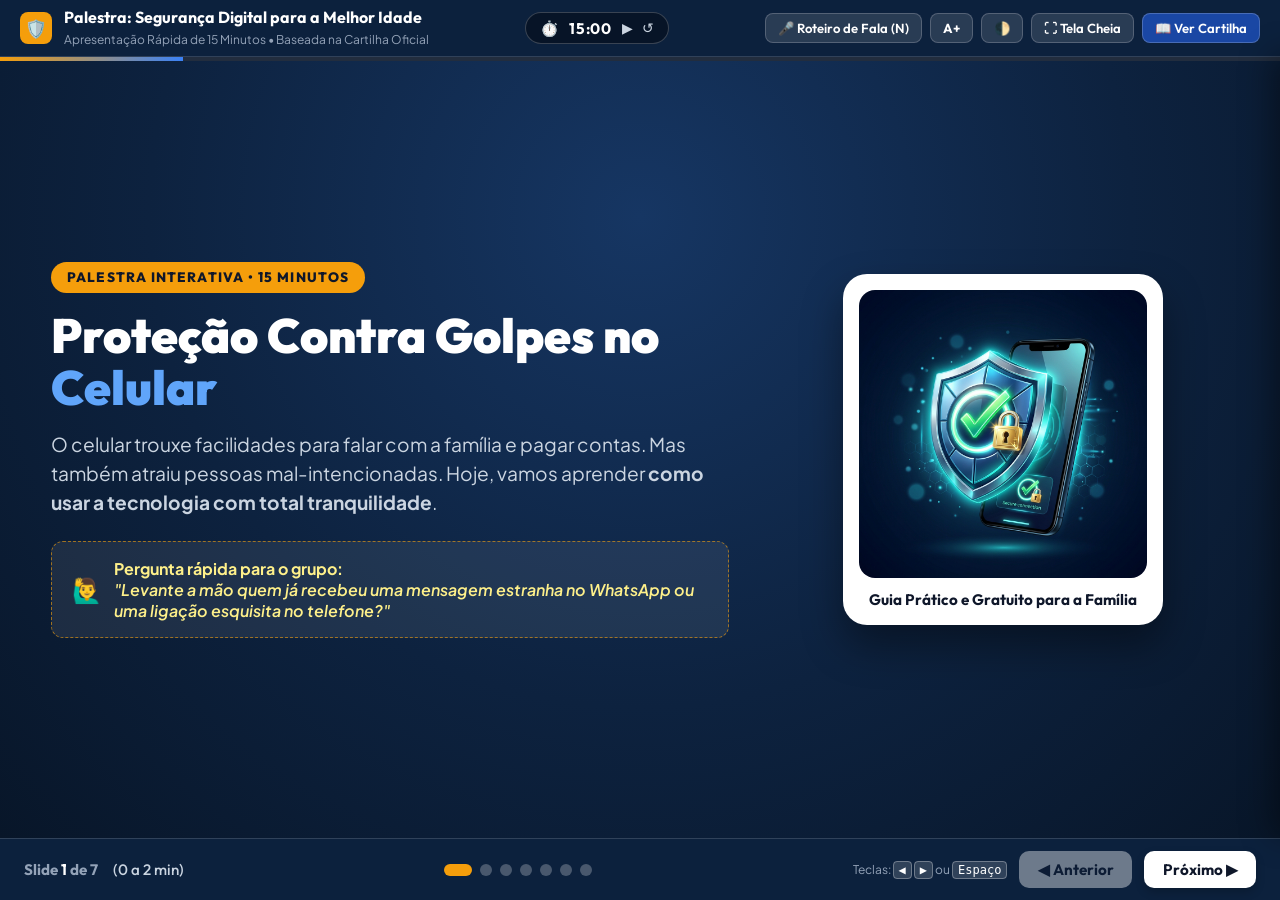
==== apresentacao.html @ 82b30ce7 "Publicar cartilha e apresentação" ====
<!DOCTYPE html>
<html lang="pt-BR">

<head>
  <meta charset="UTF-8">
  <meta name="viewport" content="width=device-width, initial-scale=1.0">
  <meta name="description"
    content="Apresentação de 15 minutos para palestra com idosos sobre proteção contra golpes no celular. Baseada na Cartilha de Prevenção a Fraudes.">
  <meta name="theme-color" content="#0d223f">
  <title>Apresentação 15 min: Proteção Contra Golpes no Celular</title>

  <!-- Fontes do Projeto -->
  <link rel="preconnect" href="https://fonts.googleapis.com">
  <link rel="preconnect" href="https://fonts.gstatic.com" crossorigin>
  <link
    href="https://fonts.googleapis.com/css2?family=Outfit:wght@500;600;700;800;900&family=Plus+Jakarta+Sans:wght@400;500;600;700;800&display=swap"
    rel="stylesheet">

  <style>
    /* ==========================================================================
       DESIGN SYSTEM & SLIDES APRESENTAÇÃO 15 MINUTOS (PALESTRA IDOSOS)
       ========================================================================== */
    :root {
      --color-primary: #1e3a8a;
      --color-primary-dark: #0d223f;
      --color-primary-light: #eff6ff;
      --color-accent: #f59e0b;
      
      --color-danger: #dc2626;
      --color-danger-bg: #fef2f2;
      --color-danger-border: #fca5a5;

      --color-warning: #d97706;
      --color-warning-bg: #fffbeb;
      --color-warning-border: #fde68a;

      --color-success: #059669;
      --color-success-bg: #ecfdf5;
      --color-success-border: #a7f3d0;

      --color-bg-slide: #0d223f;
      --color-card-bg: #ffffff;
      --color-text-dark: #0f172a;
      --color-text-muted: #475569;
      --color-border: #cbd5e1;

      --font-heading: 'Outfit', -apple-system, BlinkMacSystemFont, 'Segoe UI', Roboto, sans-serif;
      --font-body: 'Plus Jakarta Sans', -apple-system, BlinkMacSystemFont, 'Segoe UI', Roboto, sans-serif;

      --slide-font-scale: 1;
    }

    /* Reset e Base */
    *, *::before, *::after {
      box-sizing: border-box;
      margin: 0;
      padding: 0;
    }

    body {
      font-family: var(--font-body);
      background: #091528;
      color: #ffffff;
      overflow: hidden;
      height: 100vh;
      width: 100vw;
      display: flex;
      flex-direction: column;
      user-select: none;
    }

    /* Ajustes de Acessibilidade */
    body.font-large {
      --slide-font-scale: 1.15;
    }

    body.font-xlarge {
      --slide-font-scale: 1.3;
    }

    body.high-contrast {
      background: #000000;
      color: #ffff00;
    }
    body.high-contrast .slide-card,
    body.high-contrast .glass-panel {
      background: #111111 !important;
      border: 2px solid #ffff00 !important;
      color: #ffffff !important;
    }
    body.high-contrast .highlight-text {
      color: #ffff00 !important;
    }

    /* ==========================================================================
       BARRA SUPERIOR (HEADER & CONTROLES DO APRESENTADOR)
       ========================================================================== */
    .pres-header {
      background: rgba(13, 34, 63, 0.95);
      border-bottom: 1px solid rgba(255, 255, 255, 0.15);
      padding: 0.5rem 1.25rem;
      display: flex;
      align-items: center;
      justify-content: space-between;
      gap: 1rem;
      z-index: 100;
      backdrop-filter: blur(10px);
    }

    .pres-brand {
      display: flex;
      align-items: center;
      gap: 0.75rem;
    }

    .pres-icon {
      width: 32px;
      height: 32px;
      background: var(--color-accent);
      border-radius: 8px;
      display: flex;
      align-items: center;
      justify-content: center;
      font-size: 1.1rem;
      color: #0f172a;
    }

    .pres-title-wrap h1 {
      font-family: var(--font-heading);
      font-size: 1rem;
      font-weight: 700;
      line-height: 1.2;
    }

    .pres-title-wrap span {
      font-size: 0.75rem;
      color: #94a3b8;
    }

    /* Cronômetro de 15 Minutos */
    .timer-badge {
      background: rgba(0, 0, 0, 0.35);
      border: 1px solid rgba(255, 255, 255, 0.2);
      border-radius: 30px;
      padding: 0.35rem 0.85rem;
      display: flex;
      align-items: center;
      gap: 0.6rem;
      font-family: var(--font-heading);
      font-weight: 700;
      font-size: 0.95rem;
      letter-spacing: 0.05em;
    }

    .timer-badge.warning {
      border-color: #f59e0b;
      color: #fbbf24;
      animation: pulse 1.5s infinite;
    }

    .timer-badge.danger {
      border-color: #ef4444;
      color: #f87171;
      animation: pulse 0.8s infinite;
    }

    @keyframes pulse {
      0%, 100% { opacity: 1; transform: scale(1); }
      50% { opacity: 0.85; transform: scale(1.04); }
    }

    .timer-btn {
      background: none;
      border: none;
      color: #cbd5e1;
      cursor: pointer;
      font-size: 0.85rem;
      display: flex;
      align-items: center;
      transition: color 0.2s;
    }
    .timer-btn:hover {
      color: #ffffff;
    }

    /* Controles Superiores */
    .header-actions {
      display: flex;
      align-items: center;
      gap: 0.5rem;
    }

    .btn-top {
      background: rgba(255, 255, 255, 0.12);
      color: #ffffff;
      border: 1px solid rgba(255, 255, 255, 0.2);
      padding: 0.4rem 0.75rem;
      border-radius: 8px;
      font-family: var(--font-heading);
      font-size: 0.82rem;
      font-weight: 600;
      cursor: pointer;
      display: inline-flex;
      align-items: center;
      gap: 0.4rem;
      transition: all 0.2s ease;
      text-decoration: none;
    }

    .btn-top:hover {
      background: rgba(255, 255, 255, 0.22);
      transform: translateY(-1px);
    }

    .btn-top.active {
      background: #f59e0b;
      color: #0f172a;
      border-color: #f59e0b;
    }

    /* Barra de Progresso Superior */
    .progress-bar-container {
      width: 100%;
      height: 4px;
      background: rgba(255, 255, 255, 0.1);
      position: relative;
    }

    .progress-bar-fill {
      height: 100%;
      background: linear-gradient(90deg, #f59e0b, #3b82f6);
      width: 14.28%;
      transition: width 0.35s ease;
    }

    /* ==========================================================================
       CONTAINER PRINCIPAL DOS SLIDES
       ========================================================================== */
    .pres-main {
      flex: 1;
      position: relative;
      display: flex;
      align-items: center;
      justify-content: center;
      padding: 1.5rem;
      background: radial-gradient(circle at 50% 20%, #163663 0%, #0d223f 55%, #081629 100%);
      overflow: hidden;
    }

    .slide {
      position: absolute;
      width: 92%;
      max-width: 1240px;
      height: calc(100% - 2rem);
      max-height: 720px;
      display: flex;
      flex-direction: column;
      justify-content: center;
      opacity: 0;
      visibility: hidden;
      transform: translateY(20px) scale(0.98);
      transition: opacity 0.4s ease, transform 0.4s ease, visibility 0.4s;
      pointer-events: none;
    }

    .slide.active {
      opacity: 1;
      visibility: visible;
      transform: translateY(0) scale(1);
      pointer-events: auto;
    }

    /* Header do Slide */
    .slide-pill-badge {
      align-self: flex-start;
      display: inline-flex;
      align-items: center;
      gap: 0.5rem;
      background: rgba(245, 158, 11, 0.18);
      border: 1px solid rgba(245, 158, 11, 0.4);
      color: #fbbf24;
      padding: 0.35rem 0.85rem;
      border-radius: 20px;
      font-family: var(--font-heading);
      font-weight: 700;
      font-size: calc(0.85rem * var(--slide-font-scale));
      margin-bottom: 0.75rem;
      text-transform: uppercase;
      letter-spacing: 0.05em;
    }

    .slide-title {
      font-family: var(--font-heading);
      font-size: calc(2.3rem * var(--slide-font-scale));
      font-weight: 800;
      line-height: 1.15;
      margin-bottom: 0.5rem;
      color: #ffffff;
      letter-spacing: -0.02em;
    }

    .slide-subtitle {
      font-size: calc(1.15rem * var(--slide-font-scale));
      color: #cbd5e1;
      margin-bottom: 1.5rem;
      line-height: 1.4;
      max-width: 900px;
    }

    /* Grid e Cards de Conteúdo */
    .slide-grid-4 {
      display: grid;
      grid-template-columns: repeat(4, 1fr);
      gap: 1.25rem;
      margin-top: 0.5rem;
    }

    .slide-grid-3 {
      display: grid;
      grid-template-columns: repeat(3, 1fr);
      gap: 1.5rem;
      margin-top: 0.5rem;
    }

    .slide-grid-2 {
      display: grid;
      grid-template-columns: 1fr 1fr;
      gap: 1.75rem;
      margin-top: 0.5rem;
    }

    /* Cartão de Conteúdo Branco / Alto Contraste */
    .slide-card {
      background: #ffffff;
      color: var(--color-text-dark);
      border-radius: 16px;
      padding: 1.35rem 1.25rem;
      display: flex;
      flex-direction: column;
      box-shadow: 0 10px 25px rgba(0, 0, 0, 0.25);
      border: 2px solid transparent;
      transition: transform 0.25s ease, box-shadow 0.25s ease;
    }

    .slide-card:hover {
      transform: translateY(-4px);
      box-shadow: 0 16px 30px rgba(0, 0, 0, 0.35);
    }

    .slide-card-header {
      display: flex;
      align-items: center;
      gap: 0.65rem;
      margin-bottom: 0.75rem;
    }

    .slide-card-icon {
      font-size: 1.7rem;
      line-height: 1;
    }

    .slide-card-title {
      font-family: var(--font-heading);
      font-size: calc(1.15rem * var(--slide-font-scale));
      font-weight: 700;
      line-height: 1.25;
      color: #0f172a;
    }

    .slide-card-desc {
      font-size: calc(0.95rem * var(--slide-font-scale));
      color: #334155;
      line-height: 1.45;
      flex: 1;
    }

    .slide-action-box {
      margin-top: 1rem;
      padding: 0.75rem;
      border-radius: 10px;
      font-weight: 700;
      font-size: calc(0.88rem * var(--slide-font-scale));
      display: flex;
      align-items: center;
      gap: 0.4rem;
    }

    .action-danger {
      background: #fef2f2;
      color: #991b1b;
      border: 1px solid #fecaca;
    }

    .action-warning {
      background: #fffbeb;
      color: #92400e;
      border: 1px solid #fde68a;
    }

    .action-success {
      background: #ecfdf5;
      color: #065f46;
      border: 1px solid #a7f3d0;
    }

    /* Banner Gigante de Atenção */
    .banner-urgent {
      background: linear-gradient(135deg, #dc2626 0%, #b91c1c 100%);
      color: #ffffff;
      padding: 1rem 1.5rem;
      border-radius: 12px;
      font-family: var(--font-heading);
      font-size: calc(1.15rem * var(--slide-font-scale));
      font-weight: 800;
      display: flex;
      align-items: center;
      gap: 0.75rem;
      margin-bottom: 1.25rem;
      box-shadow: 0 6px 16px rgba(220, 38, 38, 0.4);
      letter-spacing: 0.02em;
    }

    /* Slide Capa Especial */
    .cover-slide-content {
      display: flex;
      align-items: center;
      justify-content: space-between;
      gap: 3rem;
    }

    .cover-left {
      flex: 1.2;
    }

    .cover-right {
      flex: 0.8;
      display: flex;
      justify-content: center;
      align-items: center;
    }

    .cover-badge-large {
      display: inline-block;
      background: #f59e0b;
      color: #0f172a;
      font-family: var(--font-heading);
      font-size: 0.85rem;
      font-weight: 800;
      padding: 0.4rem 1rem;
      border-radius: 20px;
      margin-bottom: 1rem;
      text-transform: uppercase;
      letter-spacing: 0.08em;
    }

    .cover-hero-title {
      font-family: var(--font-heading);
      font-size: calc(3rem * var(--slide-font-scale));
      font-weight: 900;
      line-height: 1.1;
      margin-bottom: 1rem;
      color: #ffffff;
    }

    .cover-hero-title span {
      color: #60a5fa;
    }

    .cover-hero-desc {
      font-size: calc(1.2rem * var(--slide-font-scale));
      color: #cbd5e1;
      line-height: 1.5;
      margin-bottom: 1.5rem;
    }

    .cover-icebreaker {
      background: rgba(255, 255, 255, 0.08);
      border: 1px dashed rgba(245, 158, 11, 0.6);
      border-radius: 12px;
      padding: 1rem 1.25rem;
      display: flex;
      align-items: center;
      gap: 0.75rem;
      color: #fef08a;
      font-size: calc(1rem * var(--slide-font-scale));
      font-weight: 600;
    }

    .cover-image-card {
      background: #ffffff;
      padding: 1rem;
      border-radius: 24px;
      box-shadow: 0 20px 40px rgba(0,0,0,0.4);
      max-width: 320px;
      text-align: center;
    }

    .cover-image-card img {
      width: 100%;
      height: auto;
      border-radius: 16px;
      display: block;
    }

    .cover-image-card p {
      color: #0f172a;
      font-family: var(--font-heading);
      font-weight: 700;
      margin-top: 0.75rem;
      font-size: 0.95rem;
    }

    /* ==========================================================================
       RODAPÉ DE NAVEGAÇÃO DOS SLIDES
       ========================================================================== */
    .pres-footer {
      background: rgba(13, 34, 63, 0.95);
      border-top: 1px solid rgba(255, 255, 255, 0.15);
      padding: 0.75rem 1.5rem;
      display: flex;
      align-items: center;
      justify-content: space-between;
      gap: 1rem;
      z-index: 100;
    }

    .slide-counter {
      font-family: var(--font-heading);
      font-weight: 700;
      font-size: 0.95rem;
      color: #94a3b8;
    }

    .slide-counter strong {
      color: #ffffff;
    }

    .dots-nav {
      display: flex;
      align-items: center;
      gap: 0.5rem;
    }

    .dot-btn {
      width: 12px;
      height: 12px;
      border-radius: 50%;
      background: rgba(255, 255, 255, 0.25);
      border: none;
      cursor: pointer;
      transition: all 0.2s;
    }

    .dot-btn:hover {
      background: rgba(255, 255, 255, 0.6);
      transform: scale(1.2);
    }

    .dot-btn.active {
      background: #f59e0b;
      width: 28px;
      border-radius: 10px;
    }

    .nav-buttons {
      display: flex;
      align-items: center;
      gap: 0.75rem;
    }

    .btn-nav {
      background: #ffffff;
      color: #0f172a;
      border: none;
      padding: 0.55rem 1.15rem;
      border-radius: 10px;
      font-family: var(--font-heading);
      font-size: 0.95rem;
      font-weight: 700;
      cursor: pointer;
      display: inline-flex;
      align-items: center;
      gap: 0.4rem;
      box-shadow: 0 4px 10px rgba(0, 0, 0, 0.2);
      transition: all 0.2s ease;
    }

    .btn-nav:hover:not(:disabled) {
      background: #f59e0b;
      transform: translateY(-2px);
      box-shadow: 0 6px 14px rgba(0, 0, 0, 0.3);
    }

    .btn-nav:disabled {
      opacity: 0.4;
      cursor: not-allowed;
      box-shadow: none;
    }

    /* ==========================================================================
       PAINEL LATERAL: NOTAS DO APRESENTADOR (RETRÁTIL)
       ========================================================================== */
    .presenter-drawer {
      position: fixed;
      top: 55px;
      right: 0;
      width: 420px;
      max-width: 90vw;
      height: calc(100vh - 120px);
      background: #ffffff;
      color: #0f172a;
      box-shadow: -8px 0 30px rgba(0, 0, 0, 0.4);
      z-index: 200;
      border-left: 3px solid #f59e0b;
      transform: translateX(100%);
      transition: transform 0.35s cubic-bezier(0.16, 1, 0.3, 1);
      display: flex;
      flex-direction: column;
    }

    .presenter-drawer.open {
      transform: translateX(0);
    }

    .drawer-header {
      background: #0d223f;
      color: #ffffff;
      padding: 1rem 1.25rem;
      display: flex;
      align-items: center;
      justify-content: space-between;
    }

    .drawer-header h3 {
      font-family: var(--font-heading);
      font-size: 1.1rem;
      font-weight: 700;
      display: flex;
      align-items: center;
      gap: 0.5rem;
    }

    .drawer-close {
      background: none;
      border: none;
      color: #cbd5e1;
      font-size: 1.4rem;
      cursor: pointer;
    }

    .drawer-body {
      padding: 1.25rem;
      overflow-y: auto;
      flex: 1;
      font-size: 0.95rem;
      line-height: 1.55;
    }

    .note-section {
      margin-bottom: 1.25rem;
      background: #f8fafc;
      padding: 0.9rem 1rem;
      border-radius: 10px;
      border-left: 4px solid #3b82f6;
    }

    .note-section.tip {
      border-left-color: #10b981;
      background: #ecfdf5;
    }

    .note-section.ask {
      border-left-color: #f59e0b;
      background: #fffbeb;
    }

    .note-label {
      font-family: var(--font-heading);
      font-size: 0.8rem;
      font-weight: 800;
      text-transform: uppercase;
      letter-spacing: 0.05em;
      margin-bottom: 0.35rem;
      display: block;
    }

    .note-spoken {
      font-style: italic;
      color: #1e293b;
      font-weight: 500;
      border-left: 2px solid #cbd5e1;
      padding-left: 0.65rem;
      margin-top: 0.4rem;
    }

    /* Modal de Atalhos de Teclado */
    .shortcuts-hint {
      font-size: 0.75rem;
      color: #94a3b8;
      display: flex;
      align-items: center;
      gap: 0.75rem;
    }

    .kbd {
      background: rgba(255, 255, 255, 0.15);
      border: 1px solid rgba(255, 255, 255, 0.3);
      border-radius: 4px;
      padding: 1px 5px;
      font-family: monospace;
      color: #ffffff;
    }

    /* Responsividade */
    @media (max-width: 900px) {
      .slide-grid-4 {
        grid-template-columns: 1fr 1fr;
      }
      .slide-grid-3 {
        grid-template-columns: 1fr;
      }
      .slide-grid-2 {
        grid-template-columns: 1fr;
      }
      .cover-slide-content {
        flex-direction: column;
        gap: 1.5rem;
      }
      .cover-right {
        display: none;
      }
    }

    /* Suporte a Impressão / Exportação PDF (Apostila de Slides) */
    @media print {
      body {
        overflow: visible !important;
        height: auto !important;
        background: #ffffff !important;
        color: #0f172a !important;
      }
      .pres-header, .pres-footer, .progress-bar-container, .presenter-drawer {
        display: none !important;
      }
      .pres-main {
        display: block !important;
        background: none !important;
        padding: 0 !important;
      }
      .slide {
        position: relative !important;
        width: 100% !important;
        max-width: 100% !important;
        height: auto !important;
        max-height: none !important;
        opacity: 1 !important;
        visibility: visible !important;
        transform: none !important;
        page-break-after: always;
        break-after: page;
        padding: 15mm !important;
        background: #0d223f !important;
        color: #ffffff !important;
        box-sizing: border-box;
      }
      .slide:last-child {
        page-break-after: avoid;
        break-after: avoid;
      }
    }
  </style>
</head>

<body>

  <!-- ======================================================================
       HEADER SUPERIOR COM CONTROLES & CRONÔMETRO DE 15 MIN
       ====================================================================== -->
  <header class="pres-header">
    <div class="pres-brand">
      <div class="pres-icon" aria-hidden="true">🛡️</div>
      <div class="pres-title-wrap">
        <h1>Palestra: Segurança Digital para a Melhor Idade</h1>
        <span>Apresentação Rápida de 15 Minutos • Baseada na Cartilha Oficial</span>
      </div>
    </div>

    <!-- Cronômetro da Palestra -->
    <div class="timer-badge" id="timerBadge" title="Cronômetro regressivo da palestra de 15 min">
      <span aria-hidden="true">⏱️</span>
      <span id="timerDisplay">15:00</span>
      <button class="timer-btn" id="btnToggleTimer" title="Iniciar / Pausar cronômetro">▶</button>
      <button class="timer-btn" id="btnResetTimer" title="Reiniciar cronômetro para 15:00">↺</button>
    </div>

    <!-- Ações e Modos -->
    <div class="header-actions">
      <!-- Notas do Apresentador -->
      <button id="btnToggleNotes" class="btn-top" title="Abrir roteiro de fala e notas para o palestrante (Tecla N)">
        <span>🎤 Roteiro de Fala (N)</span>
      </button>

      <!-- Aumentar Fonte -->
      <button id="btnPresFontSize" class="btn-top" title="Aumentar tamanho das letras para projetor">
        <strong>A+</strong>
      </button>

      <!-- Alto Contraste -->
      <button id="btnPresContrast" class="btn-top" title="Alternar modo de alto contraste para visibilidade máxima">
        <span>🌓</span>
      </button>

      <!-- Tela Cheia -->
      <button id="btnFullscreen" class="btn-top" title="Alternar tela cheia para projeção (Tecla F)">
        <span>⛶ Tela Cheia</span>
      </button>

      <!-- Voltar para Cartilha -->
      <a href="index.html" class="btn-top" style="background: rgba(37, 99, 235, 0.6);" title="Voltar ao site da Cartilha">
        <span>📖 Ver Cartilha</span>
      </a>
    </div>
  </header>

  <!-- Barra de Progresso Superior -->
  <div class="progress-bar-container">
    <div class="progress-bar-fill" id="progressBar"></div>
  </div>

  <!-- ======================================================================
       ÁREA PRINCIPAL: SLIDES DA PALESTRA
       ====================================================================== -->
  <main class="pres-main">

    <!-- ====================================================================
         SLIDE 1: CAPA & QUEBRA-GELO (00:00 a 02:00)
         ==================================================================== -->
    <section class="slide active" id="slide-1" data-slide="1" data-time="0 a 2 min">
      <div class="cover-slide-content">
        <div class="cover-left">
          <span class="cover-badge-large">PALESTRA INTERATIVA • 15 MINUTOS</span>
          <h2 class="cover-hero-title">Proteção Contra Golpes no <span>Celular</span></h2>
          <p class="cover-hero-desc">
            O celular trouxe facilidades para falar com a família e pagar contas. Mas também atraiu pessoas mal-intencionadas. 
            Hoje, vamos aprender <strong>como usar a tecnologia com total tranquilidade</strong>.
          </p>

          <div class="cover-icebreaker">
            <span style="font-size: 1.5rem;" aria-hidden="true">🙋‍♂️</span>
            <div>
              <strong>Pergunta rápida para o grupo:</strong><br>
              <em>"Levante a mão quem já recebeu uma mensagem estranha no WhatsApp ou uma ligação esquisita no telefone?"</em>
            </div>
          </div>
        </div>

        <div class="cover-right">
          <div class="cover-image-card">
            <img src="assets/cover-illustration.jpg" alt="Celular seguro com escudo de proteção digital">
            <p>Guia Prático e Gratuito para a Família</p>
          </div>
        </div>
      </div>
    </section>

    <!-- ====================================================================
         SLIDE 2: SEM CULPA NEM VERGONHA (02:00 a 04:30)
         ==================================================================== -->
    <section class="slide" id="slide-2" data-slide="2" data-time="2 a 4m30">
      <div class="slide-pill-badge">A VERDADE SOBRE OS GOLPES</div>
      <h2 class="slide-title">Quem cai em golpe NÃO é desatento: é vítima de profissionais!</h2>
      <p class="slide-subtitle">
        Os criminosos estudam o dia todo para enganar pessoas honestas. O segredo deles é provocar <strong>medo</strong>, <strong>pressa</strong> e <strong>emoção</strong>.
      </p>

      <div class="banner-urgent">
        <span style="font-size: 1.4rem;" aria-hidden="true">🛑</span>
        <span>A ARMA PRINCIPAL DO GOLPISTA: Fazer você tomar decisões correndo, sem tempo para pensar!</span>
      </div>

      <div class="slide-grid-3">
        <div class="slide-card">
          <div class="slide-card-header">
            <span class="slide-card-icon">⚡</span>
            <h3 class="slide-card-title">1. Sensação de Pressa</h3>
          </div>
          <p class="slide-card-desc">
            Eles dizem: <em>"Tem que ser agora!"</em> ou <em>"Sua conta vai ser cancelada se você desligar!"</em>. É de propósito, para você não conversar com ninguém.
          </p>
          <div class="slide-action-box action-danger">
            👉 Sentiu pressa? Desligue na hora!
          </div>
        </div>

        <div class="slide-card">
          <div class="slide-card-header">
            <span class="slide-card-icon">🎭</span>
            <h3 class="slide-card-title">2. Fingem Ser Quem Você Ama</h3>
          </div>
          <p class="slide-card-desc">
            Pegam fotos públicas do filho ou neto e mandam mensagem: <em>"Mãe, meu telefone quebrou, me socorre com um Pix!"</em>
          </p>
          <div class="slide-action-box action-warning">
            👉 Ligue no número antigo do parente!
          </div>
        </div>

        <div class="slide-card">
          <div class="slide-card-header">
            <span class="slide-card-icon">🤝</span>
            <h3 class="slide-card-title">3. Nunca Sinta Vergonha</h3>
          </div>
          <p class="slide-card-desc">
            Se alguma vez você acreditou em algo suspeito ou já caiu em golpe, conte para os filhos ou amigos. <strong>A culpa é sempre do bandido!</strong>
          </p>
          <div class="slide-action-box action-success">
            👉 O diálogo em família é seu escudo!
          </div>
        </div>
      </div>
    </section>

    <!-- ====================================================================
         SLIDE 3: OS 4 GOLPES MAIS COMUNS (04:30 a 08:30)
         ==================================================================== -->
    <section class="slide" id="slide-3" data-slide="3" data-time="4m30 a 8m30">
      <div class="slide-pill-badge">ATENÇÃO REDOBRADA</div>
      <h2 class="slide-title">Os 4 Golpes Mais Comuns no Celular</h2>
      <p class="slide-subtitle">
        Conheça as histórias que os bandidos inventam todos os dias no WhatsApp e nas ligações:
      </p>

      <div class="slide-grid-4">
        <!-- Golpe 1 -->
        <div class="slide-card">
          <div class="slide-card-header">
            <span class="slide-card-icon">👤</span>
            <h3 class="slide-card-title">1. Falso Parente</h3>
          </div>
          <p class="slide-card-desc">
            Colocam a foto do filho ou neto dizendo: <em>"Mudei de número, me manda um Pix urgente para pagar um boleto!"</em>
          </p>
          <div class="slide-action-box action-danger">
            Ligue para o número antigo do parente!
          </div>
        </div>

        <!-- Golpe 2 -->
        <div class="slide-card">
          <div class="slide-card-header">
            <span class="slide-card-icon">🏦</span>
            <h3 class="slide-card-title">2. Falsa Central do Banco</h3>
          </div>
          <p class="slide-card-desc">
            Uma gravação imita seu banco: <em>"Detectamos compra de R$ 2.500 no seu cartão. Para cancelar, digite sua senha."</em>
          </p>
          <div class="slide-action-box action-danger">
            Desligue! O banco NUNCA pede senha.
          </div>
        </div>

        <!-- Golpe 3 -->
        <div class="slide-card">
          <div class="slide-card-header">
            <span class="slide-card-icon">📑</span>
            <h3 class="slide-card-title">3. Falso INSS / Prova de Vida</h3>
          </div>
          <p class="slide-card-desc">
            Mandam mensagem ameaçando cortar aposentadoria ou pensão se não clicar num link para "recadastramento".
          </p>
          <div class="slide-action-box action-warning">
            Vá direto à agência ou ao posto oficial.
          </div>
        </div>

        <!-- Golpe 4 -->
        <div class="slide-card">
          <div class="slide-card-header">
            <span class="slide-card-icon">🎁</span>
            <h3 class="slide-card-title">4. Prêmios e Links Azuis</h3>
          </div>
          <p class="slide-card-desc">
            Mensagens de <em>"Encomenda presa no Correios"</em>, sorteios milagrosos ou brindes com links para você clicar.
          </p>
          <div class="slide-action-box action-danger">
            Nunca toque em links desconhecidos!
          </div>
        </div>
      </div>
    </section>

    <!-- ====================================================================
         SLIDE 4: O QUE BANCO E INSS NUNCA FAZEM (08:30 a 10:30)
         ==================================================================== -->
    <section class="slide" id="slide-4" data-slide="4" data-time="8m30 a 10m30">
      <div class="slide-pill-badge">GRAVE ISTO PARA SEMPRE</div>
      <h2 class="slide-title">O Banco e o INSS NUNCA fazem isso:</h2>
      <p class="slide-subtitle">
        Se qualquer pessoa te pedir alguma dessas 3 coisas pelo telefone ou WhatsApp, <strong>é 100% GOLPE</strong>!
      </p>

      <div class="slide-grid-2">
        <!-- O QUE NUNCA FAZEM -->
        <div class="slide-card" style="border-top: 6px solid #dc2626; background: #fff5f5;">
          <div class="slide-card-header">
            <span style="font-size: 2rem;">🚫</span>
            <h3 class="slide-card-title" style="color: #991b1b; font-size: 1.3rem;">O QUE ELES NUNCA FAZEM</h3>
          </div>
          <ul style="list-style: none; display: flex; flex-direction: column; gap: 1rem; margin-top: 0.5rem; font-size: calc(1.05rem * var(--slide-font-scale));">
            <li style="display: flex; gap: 0.6rem; align-items: flex-start;">
              <span style="color: #dc2626; font-size: 1.2rem;">❌</span>
              <span><strong>NUNCA pedem sua senha</strong> nem código SMS por ligação telefônica.</span>
            </li>
            <li style="display: flex; gap: 0.6rem; align-items: flex-start;">
              <span style="color: #dc2626; font-size: 1.2rem;">❌</span>
              <span><strong>NUNCA mandam motoqueiro</strong> buscar cartão na sua casa para "perícia" ou "descarte".</span>
            </li>
            <li style="display: flex; gap: 0.6rem; align-items: flex-start;">
              <span style="color: #dc2626; font-size: 1.2rem;">❌</span>
              <span><strong>NUNCA pedem transferência Pix</strong> para "estornar" ou "cancelar" compra suspeita.</span>
            </li>
          </ul>
        </div>

        <!-- O QUE VOCÊ DEVE FAZER -->
        <div class="slide-card" style="border-top: 6px solid #059669; background: #f0fdf4;">
          <div class="slide-card-header">
            <span style="font-size: 2rem;">✅</span>
            <h3 class="slide-card-title" style="color: #065f46; font-size: 1.3rem;">O QUE VOCÊ DEVE FAZER</h3>
          </div>
          <ul style="list-style: none; display: flex; flex-direction: column; gap: 1rem; margin-top: 0.5rem; font-size: calc(1.05rem * var(--slide-font-scale));">
            <li style="display: flex; gap: 0.6rem; align-items: flex-start;">
              <span style="color: #059669; font-size: 1.2rem;">✔️</span>
              <span><strong>Desligue a chamada imediatamente</strong> sem medo de parecer mal-educado.</span>
            </li>
            <li style="display: flex; gap: 0.6rem; align-items: flex-start;">
              <span style="color: #059669; font-size: 1.2rem;">✔️</span>
              <span><strong>Pegue seu cartão físico</strong> e ligue no número impresso no verso dele.</span>
            </li>
            <li style="display: flex; gap: 0.6rem; align-items: flex-start;">
              <span style="color: #059669; font-size: 1.2rem;">✔️</span>
              <span>Se tiver qualquer dúvida sobre aposentadoria, <strong>vá presencialmente à agência</strong>.</span>
            </li>
          </ul>
        </div>
      </div>
    </section>

    <!-- ====================================================================
         SLIDE 5: A REGRA DE OURO EM 3 PASSOS (10:30 a 13:00)
         ==================================================================== -->
    <section class="slide" id="slide-5" data-slide="5" data-time="10m30 a 13:00">
      <div class="slide-pill-badge">MÉTODO INFALÍVEL DE PROTEÇÃO</div>
      <h2 class="slide-title">A Regra de Ouro: 3 Passos Simples</h2>
      <p class="slide-subtitle">
        Basta memorizar estas 3 palavras quando o telefone tocar ou chegar mensagem suspeita:
      </p>

      <div class="slide-grid-3">
        <!-- Passo 1 -->
        <div class="slide-card" style="border-bottom: 6px solid #dc2626; text-align: center; padding: 2rem 1.5rem;">
          <div style="width: 60px; height: 60px; background: #fee2e2; color: #dc2626; border-radius: 50%; display: flex; align-items: center; justify-content: center; font-size: 1.8rem; font-weight: 900; margin: 0 auto 1rem;">
            1
          </div>
          <h3 style="font-family: var(--font-heading); font-size: 1.6rem; color: #991b1b; margin-bottom: 0.75rem;">
            ✋ PARE!
          </h3>
          <p style="font-size: calc(1.05rem * var(--slide-font-scale)); color: #334155; line-height: 1.5;">
            Não tome decisões no calor da emoção nem com pressa. Respire fundo e <strong>desligue o telefone</strong>.
          </p>
        </div>

        <!-- Passo 2 -->
        <div class="slide-card" style="border-bottom: 6px solid #d97706; text-align: center; padding: 2rem 1.5rem;">
          <div style="width: 60px; height: 60px; background: #fef3c7; color: #d97706; border-radius: 50%; display: flex; align-items: center; justify-content: center; font-size: 1.8rem; font-weight: 900; margin: 0 auto 1rem;">
            2
          </div>
          <h3 style="font-family: var(--font-heading); font-size: 1.6rem; color: #92400e; margin-bottom: 0.75rem;">
            🔍 CONFIRA!
          </h3>
          <p style="font-size: calc(1.05rem * var(--slide-font-scale)); color: #334155; line-height: 1.5;">
            Ligue no <strong>número antigo</strong> do parente ou no telefone oficial do verso do seu cartão bancário.
          </p>
        </div>

        <!-- Passo 3 -->
        <div class="slide-card" style="border-bottom: 6px solid #059669; text-align: center; padding: 2rem 1.5rem;">
          <div style="width: 60px; height: 60px; background: #d1fae5; color: #059669; border-radius: 50%; display: flex; align-items: center; justify-content: center; font-size: 1.8rem; font-weight: 900; margin: 0 auto 1rem;">
            3
          </div>
          <h3 style="font-family: var(--font-heading); font-size: 1.6rem; color: #065f46; margin-bottom: 0.75rem;">
            🗣️ PEÇA AJUDA!
          </h3>
          <p style="font-size: calc(1.05rem * var(--slide-font-scale)); color: #334155; line-height: 1.5;">
            Fale com alguém de sua <strong>confiança</strong> (filho, vizinho, amigo) antes de fazer qualquer Pix ou transferência.
          </p>
        </div>
      </div>
    </section>

    <!-- ====================================================================
         SLIDE 6: CAIU EM GOLPE? O QUE FAZER (13:00 a 14:15)
         ==================================================================== -->
    <section class="slide" id="slide-6" data-slide="6" data-time="13:00 a 14m15">
      <div class="slide-pill-badge">PLANO DE AÇÃO IMEDIATA</div>
      <h2 class="slide-title">Aconteceu? Mantenha a calma e aja rápido!</h2>
      <p class="slide-subtitle">
        Não sinta vergonha. A culpa é do golpista! Siga esta ordem exata de providências:
      </p>

      <div class="slide-grid-4">
        <!-- Passo 1 -->
        <div class="slide-card">
          <div class="slide-card-header">
            <span class="slide-card-icon">📞</span>
            <h3 class="slide-card-title">1. Avise o Banco</h3>
          </div>
          <p class="slide-card-desc">
            Ligue no telefone atrás do cartão e peça o bloqueio imediato do Pix e de senhas.
          </p>
        </div>

        <!-- Passo 2 -->
        <div class="slide-card">
          <div class="slide-card-header">
            <span class="slide-card-icon">🚫</span>
            <h3 class="slide-card-title">2. Bloqueie o Número</h3>
          </div>
          <p class="slide-card-desc">
            Não converse mais com o golpista no WhatsApp. Guarde os prints e bloqueie o contato.
          </p>
        </div>

        <!-- Passo 3 -->
        <div class="slide-card">
          <div class="slide-card-header">
            <span class="slide-card-icon">🚓</span>
            <h3 class="slide-card-title">3. Registre o B.O.</h3>
          </div>
          <p class="slide-card-desc">
            Vá à delegacia com uma pessoa de confiança ou registre o Boletim online.
          </p>
        </div>

        <!-- Passo 4 -->
        <div class="slide-card">
          <div class="slide-card-header">
            <span class="slide-card-icon">👨‍👩‍👧</span>
            <h3 class="slide-card-title">4. Avise a Família</h3>
          </div>
          <p class="slide-card-desc">
            Conte para os parentes para ninguém cair na mesma mentira nem enviar mais dinheiro.
          </p>
        </div>
      </div>

      <!-- Telefones de Emergência -->
      <div style="margin-top: 1.5rem; background: rgba(255,255,255,0.12); border: 1px solid rgba(255,255,255,0.25); border-radius: 12px; padding: 1rem 1.5rem; display: flex; align-items: center; justify-content: space-around; flex-wrap: wrap; gap: 1rem;">
        <div style="font-family: var(--font-heading); font-size: calc(1.1rem * var(--slide-font-scale)); font-weight: 700;">
          🚨 Telefones Importantes:
        </div>
        <div style="font-size: calc(1.05rem * var(--slide-font-scale));">
          Polícia Militar: <strong style="color: #fde047;">190</strong>
        </div>
        <div style="font-size: calc(1.05rem * var(--slide-font-scale));">
          Disque Denúncia: <strong style="color: #fde047;">181</strong>
        </div>
        <div style="font-size: calc(1.05rem * var(--slide-font-scale));">
          Central do Banco: <strong style="color: #fde047;">Atrás do seu cartão físico</strong>
        </div>
      </div>
    </section>

    <!-- ====================================================================
         SLIDE 7: ENCERRAMENTO & LEVE A CARTILHA (14:15 a 15:00)
         ==================================================================== -->
    <section class="slide" id="slide-7" data-slide="7" data-time="14m15 a 15:00">
      <div class="cover-slide-content">
        <div class="cover-left">
          <span class="cover-badge-large">LEVE COM VOCÊ</span>
          <h2 class="cover-hero-title">Guarde este guia perto do telefone!</h2>
          <p class="cover-hero-desc">
            A melhor proteção contra os golpes é a <strong>informação compartilhada</strong>. 
            Leve o folheto impresso para casa, mostre para seus amigos, vizinhos e familiares!
          </p>

          <div style="background: rgba(16, 185, 129, 0.15); border: 2px solid #10b981; border-radius: 16px; padding: 1.25rem; margin-bottom: 1.5rem;">
            <h4 style="font-family: var(--font-heading); color: #6ee7b7; font-size: 1.2rem; margin-bottom: 0.4rem;">
              ✨ Recado para levar no coração:
            </h4>
            <p style="color: #f1f5f9; font-size: calc(1.05rem * var(--slide-font-scale));">
              "Na dúvida: <strong>PARE</strong>, <strong>CONFIRA</strong> e <strong>PEÇA AJUDA</strong>. Você tem o direito de desligar qualquer ligação e pensar com calma!"
            </p>
          </div>

          <div style="display: flex; gap: 1rem; align-items: center;">
            <a href="index.html" class="btn-nav" style="text-decoration: none; background: #f59e0b; color: #0f172a;">
              📄 Abrir Cartilha Completa & PDF
            </a>
            <span style="color: #94a3b8; font-size: 0.9rem;">
              Obrigado pela atenção de todos! 👏
            </span>
          </div>
        </div>

        <div class="cover-right">
          <div class="cover-image-card" style="border: 4px solid #f59e0b;">
            <img src="assets/cover-illustration.jpg" alt="Cartilha de Proteção Digital">
            <p style="color: #0f172a; font-size: 1.05rem; font-weight: 800;">
              Distribuição Gratuita
            </p>
            <span style="font-size: 0.85rem; color: #475569;">Imprima e compartilhe</span>
          </div>
        </div>
      </div>
    </section>

  </main>

  <!-- ======================================================================
       RODAPÉ DE NAVEGAÇÃO DOS SLIDES
       ====================================================================== -->
  <footer class="pres-footer">
    <div class="slide-counter">
      Slide <strong id="currentSlideNum">1</strong> de <span id="totalSlidesNum">7</span>
      <span style="margin-left: 0.75rem; color: #cbd5e1; font-weight: 500;" id="slideTimingPill">(0 a 2 min)</span>
    </div>

    <div class="dots-nav" id="dotsContainer" aria-label="Navegação por bolinhas">
      <!-- Inserido dinamicamente via JS -->
    </div>

    <div class="nav-buttons">
      <div class="shortcuts-hint" title="Você também pode navegar pelas setas do teclado">
        <span>Teclas: <span class="kbd">◀</span> <span class="kbd">▶</span> ou <span class="kbd">Espaço</span></span>
      </div>

      <button id="btnPrevSlide" class="btn-nav" disabled>
        <span>◀ Anterior</span>
      </button>

      <button id="btnNextSlide" class="btn-nav">
        <span>Próximo ▶</span>
      </button>
    </div>
  </footer>

  <!-- ======================================================================
       PAINEL LATERAL: NOTAS DO APRESENTADOR & ROTEIRO DE FALA (MODO APRESENTADOR)
       ====================================================================== -->
  <aside id="presenterDrawer" class="presenter-drawer" aria-label="Notas do Palestrante">
    <div class="drawer-header">
      <h3><span>🎤</span> Roteiro do Palestrante</h3>
      <button id="btnCloseDrawer" class="drawer-close" aria-label="Fechar painel de notas">&times;</button>
    </div>

    <div class="drawer-body" id="notesContent">
      <!-- O conteúdo é preenchido dinamicamente de acordo com o slide atual -->
    </div>
  </aside>

  <!-- ======================================================================
       SCRIPT DA APRESENTAÇÃO
       ====================================================================== -->
  <script>
    // --- Dados do Roteiro de Fala por Slide (15 minutos cronometrados) ---
    const slideNotes = {
      1: {
        tempo: "00:00 a 02:00 (2 minutos)",
        objetivo: "Acolher a plateia, quebrar o gelo com empatia e tirar o medo da tecnologia.",
        pergunta: "Quem aqui já recebeu uma mensagem no WhatsApp de alguém dizendo que era conhecido, ou uma ligação estranha dizendo que o cartão foi usado?",
        roteiro: "Olá a todos! É uma alegria imensa estar aqui com vocês. O celular é uma ferramenta maravilhosa para a gente ver fotos dos netos, mandar mensagens e resolver a vida. Mas vocês já devem ter percebido que de vez em quando chegam umas mensagens esquisitas. Nos próximos 15 minutos, de forma muito simples e direta, vamos aprender a criar um 'escudo' para você e sua família nunca mais caírem em armadilhas. Vamos juntos?",
        dica: "Fale devagar, sorridente e com voz firme. Aguarde alguns levantarem a mão na pergunta. Isso gera conexão imediata e remove a vergonha."
      },
      2: {
        tempo: "02:00 a 04:30 (2,5 minutos)",
        objetivo: "Desmistificar a vergonha. Tirar o estigma de que 'idoso é ingênuo'.",
        pergunta: "Vocês já perceberam que o golpista SEMPRE tem muita pressa?",
        roteiro: "A primeira coisa que quero que vocês guardem: se alguém aqui já caiu em golpe ou conhece alguém que caiu, não sinta vergonha. O criminoso não é amador: ele passa 12 horas por dia estudando truques psicológicos. E qual é o truque número 1 deles? A PRESSA. Eles inventam que seu filho está no hospital, que seu benefício vai ser cancelado em 10 minutos ou que sua conta está sendo roubada. Por que fazem isso? Para você agir no susto, com o coração acelerado, sem tempo de consultar ninguém. A regra básica é: sentiu pressa do outro lado da linha? Desligue na hora!",
        dica: "Enfatize: 'Desligar o telefone não é grosseria nem falta de educação. É autodefesa!'"
      },
      3: {
        tempo: "04:30 a 08:30 (4 minutos)",
        objetivo: "Explicar os 4 golpes do dia a dia contando historinhas rápidas.",
        pergunta: "Alguém já recebeu mensagem de filho ou neto com 'número novo' pedindo dinheiro?",
        roteiro: "Vamos conhecer os 4 golpes mais manjados do Brasil: \n1º) O Falso Parente no WhatsApp: pegam a foto do seu neto no Facebook, mandam mensagem de um número desconhecido dizendo 'Benção, vó! Troquei de celular, paga um boleto urgente pra mim'. O que fazer? Ligue no número ANTIGO dele! \n2º) A Falsa Central do Banco: toca uma gravação perfeita, com musiquinha de banco, dizendo que compraram uma TV nas Casas Bahia no seu nome e pede para digitar a senha. Desligue! O banco nunca faz isso. \n3º) O Falso INSS: SMS dizendo que sua aposentadoria foi suspensa por falta de prova de vida. Nunca clique no link azul. Vá direto à agência física. \n4º) Prêmios e Encomendas: aviso de que uma caixa do Correios está retida. Não clique!",
        dica: "Imite o tom do golpista em tom bem-humorado. O humor ajuda os idosos a memorizarem as situações."
      },
      4: {
        tempo: "08:30 a 10:30 (2 minutos)",
        objetivo: "Fixar as regras absolutas do que o Banco e o INSS NUNCA fazem.",
        pergunta: "Vocês sabiam que o banco NUNCA manda motoqueiro na sua casa?",
        roteiro: "Gravem isso como um mandamento sagrado: o banco e o INSS NUNCA pedem sua senha nem código SMS por telefone. Se a pessoa souber seu CPF, seu nome e seu endereço, não se impressione! Esses dados vazam na internet. Se alguém pedir sua senha, é golpe! E tem mais: NUNCA mandam motoboy buscar cartão na sua casa para 'destruir', e NUNCA pedem para você fazer um Pix para 'cancelar' compra suspeita. Dinheiro enviado não cancela nada!",
        dica: "Peça para eles repetirem juntos se a dinâmica permitir: 'Banco não pede senha!'"
      },
      5: {
        tempo: "10:30 a 13:00 (2,5 minutos)",
        objetivo: "Fixar a Regra de Ouro em 3 passos fáceis de memorizar.",
        pergunta: "O que a gente faz quando o coração aperta e dá dúvida?",
        roteiro: "Agora, o remédio infalível. Quando você receber qualquer ligação ou mensagem estranha, lembre-se destes 3 passos: \nPasso 1: PARE! Respire fundo, não clique e desligue a chamada na hora. \nPasso 2: CONFIRA! Pegue seu cartão no bolso, olhe o número escrito no verso dele e ligue lá. Ou ligue para o parente no telefone que você já tinha salvo. \nPasso 3: PEÇA AJUDA! Antes de transferir um único centavo, chame um filho, um neto, uma amiga ou um vizinho e mostre a mensagem. Duas cabeças pensam melhor do que uma!",
        dica: "Use as mãos para contar: 1-PARE, 2-CONFIRA, 3-PEÇA AJUDA. A gesticulação fixa a memória visual."
      },
      6: {
        tempo: "13:00 a 14:15 (1 minuto e 15 segundos)",
        objetivo: "Orientar com clareza o que fazer se o golpe acontecer.",
        pergunta: "E se a gente ou alguém querido já caiu, o que fazer agora?",
        roteiro: "Se acontecer com você ou com um amigo, calma! A vergonha só ajuda o bandido a continuar impune. Faça o seguinte imediatamente: \n1. Ligue no seu banco no número do verso do cartão e peça para bloquear o Pix e cartões. \n2. Bloqueie o golpista no WhatsApp. \n3. Faça um Boletim de Ocorrência na polícia (pode chamar alguém de confiança para ajudar). \n4. Avise sua família. Muitas vezes os bancos devolvem valores quando a contestação é feita logo após o golpe!",
        dica: "Mantenha o tom seguro e acolhedor: o objetivo é tirar a sensação de desamparo."
      },
      7: {
        tempo: "14:15 a 15:00 (45 segundos)",
        objetivo: "Encerramento com presente: distribuir a cartilha impressa e estimular a multiplicação da informação.",
        pergunta: "Onde vocês vão guardar o folheto impresso quando chegarem em casa?",
        roteiro: "Para fechar nossa conversa: todos vocês estão recebendo este folheto impresso dobrável. Minha recomendação de ouro: guardem esse folheto bem do lado do telefone fixo ou no sofá da sala! E sempre que tiverem dúvida, olhem para ele. Mais importante: compartilhem com as amigas e a família. Quem avisa, amigo é! Muito obrigado a todos pela atenção e fiquem em segurança!",
        dica: "Abra para 2 ou 3 perguntas rápidas se o evento tiver tempo adicional."
      }
    };

    // --- Estado da Apresentação ---
    let currentSlide = 1;
    const totalSlides = 7;
    let timerSeconds = 15 * 60; // 15 minutos = 900s
    let timerInterval = null;
    let isTimerRunning = false;

    // --- Elementos do DOM ---
    const slides = document.querySelectorAll('.slide');
    const progressBar = document.getElementById('progressBar');
    const currentSlideNumEl = document.getElementById('currentSlideNum');
    const totalSlidesNumEl = document.getElementById('totalSlidesNum');
    const slideTimingPillEl = document.getElementById('slideTimingPill');
    const dotsContainer = document.getElementById('dotsContainer');
    const btnPrev = document.getElementById('btnPrevSlide');
    const btnNext = document.getElementById('btnNextSlide');

    const timerBadge = document.getElementById('timerBadge');
    const timerDisplay = document.getElementById('timerDisplay');
    const btnToggleTimer = document.getElementById('btnToggleTimer');
    const btnResetTimer = document.getElementById('btnResetTimer');

    const presenterDrawer = document.getElementById('presenterDrawer');
    const btnToggleNotes = document.getElementById('btnToggleNotes');
    const btnCloseDrawer = document.getElementById('btnCloseDrawer');
    const notesContent = document.getElementById('notesContent');

    const btnFullscreen = document.getElementById('btnFullscreen');
    const btnPresFontSize = document.getElementById('btnPresFontSize');
    const btnPresContrast = document.getElementById('btnPresContrast');

    // Inicializar Dots de Navegação
    for (let i = 1; i <= totalSlides; i++) {
      const dot = document.createElement('button');
      dot.classList.add('dot-btn');
      if (i === 1) dot.classList.add('active');
      dot.title = `Ir para o Slide ${i}`;
      dot.addEventListener('click', () => goToSlide(i));
      dotsContainer.appendChild(dot);
    }
    const dots = document.querySelectorAll('.dot-btn');

    // --- Função para Atualizar Slides ---
    function updateSlide() {
      slides.forEach((s, idx) => {
        if (idx + 1 === currentSlide) {
          s.classList.add('active');
        } else {
          s.classList.remove('active');
        }
      });

      // Atualizar contador e pills
      currentSlideNumEl.textContent = currentSlide;
      const timing = slides[currentSlide - 1].getAttribute('data-time') || '';
      slideTimingPillEl.textContent = `(${timing})`;

      // Atualizar Barra de Progresso
      const progressPercent = (currentSlide / totalSlides) * 100;
      progressBar.style.width = `${progressPercent}%`;

      // Atualizar Dots
      dots.forEach((dot, idx) => {
        dot.classList.toggle('active', idx + 1 === currentSlide);
      });

      // Atualizar Botões Prev / Next
      btnPrev.disabled = currentSlide === 1;
      if (currentSlide === totalSlides) {
        btnNext.innerHTML = '<span>Finalizar 👏</span>';
      } else {
        btnNext.innerHTML = '<span>Próximo ▶</span>';
      }

      // Atualizar Notas do Apresentador
      updateNotesView();
    }

    function goToSlide(slideNum) {
      if (slideNum < 1 || slideNum > totalSlides) return;
      currentSlide = slideNum;
      updateSlide();
    }

    function nextSlide() {
      if (currentSlide < totalSlides) {
        currentSlide++;
        updateSlide();
      }
    }

    function prevSlide() {
      if (currentSlide > 1) {
        currentSlide--;
        updateSlide();
      }
    }

    btnNext.addEventListener('click', nextSlide);
    btnPrev.addEventListener('click', prevSlide);

    // --- Atualizar Conteúdo das Notas do Apresentador ---
    function updateNotesView() {
      const note = slideNotes[currentSlide];
      if (!note) return;

      notesContent.innerHTML = `
        <div class="note-section">
          <span class="note-label">⏱️ Tempo Estimado:</span>
          <strong>${note.tempo}</strong>
        </div>

        <div class="note-section">
          <span class="note-label">🎯 Objetivo Deste Slide:</span>
          <p>${note.objetivo}</p>
        </div>

        <div class="note-section ask">
          <span class="note-label" style="color: #b45309;">🙋 Interação com a Plateia:</span>
          <p><strong>"${note.pergunta}"</strong></p>
        </div>

        <div class="note-section">
          <span class="note-label">🗣️ Roteiro de Fala Sugerido:</span>
          <div class="note-spoken">${note.roteiro.replace(/\n/g, '<br><br>')}</div>
        </div>

        <div class="note-section tip">
          <span class="note-label" style="color: #047857;">💡 Dica de Ouro com Idosos:</span>
          <p>${note.dica}</p>
        </div>
      `;
    }

    // --- Painel de Notas (Gaveta Retrátil) ---
    function toggleNotes() {
      presenterDrawer.classList.toggle('open');
      btnToggleNotes.classList.toggle('active');
    }

    btnToggleNotes.addEventListener('click', toggleNotes);
    btnCloseDrawer.addEventListener('click', toggleNotes);

    // --- Cronômetro de 15 Minutos ---
    function formatTime(totalSecs) {
      const m = Math.floor(totalSecs / 60);
      const s = totalSecs % 60;
      return `${String(m).padStart(2, '0')}:${String(s).padStart(2, '0')}`;
    }

    function updateTimerDisplay() {
      timerDisplay.textContent = formatTime(timerSeconds);

      // Alertas visuais
      if (timerSeconds <= 120 && timerSeconds > 0) {
        timerBadge.classList.add('warning');
        timerBadge.classList.remove('danger');
      } else if (timerSeconds <= 0) {
        timerBadge.classList.add('danger');
        timerBadge.classList.remove('warning');
        timerDisplay.textContent = "00:00 (Fim!)";
      } else {
        timerBadge.classList.remove('warning', 'danger');
      }
    }

    function startTimer() {
      if (isTimerRunning) return;
      isTimerRunning = true;
      btnToggleTimer.textContent = '⏸';
      timerInterval = setInterval(() => {
        if (timerSeconds > 0) {
          timerSeconds--;
          updateTimerDisplay();
        } else {
          clearInterval(timerInterval);
          isTimerRunning = false;
          btnToggleTimer.textContent = '▶';
        }
      }, 1000);
    }

    function pauseTimer() {
      clearInterval(timerInterval);
      isTimerRunning = false;
      btnToggleTimer.textContent = '▶';
    }

    btnToggleTimer.addEventListener('click', () => {
      if (isTimerRunning) {
        pauseTimer();
      } else {
        startTimer();
      }
    });

    btnResetTimer.addEventListener('click', () => {
      pauseTimer();
      timerSeconds = 15 * 60;
      updateTimerDisplay();
    });

    // --- Atalhos de Teclado ---
    window.addEventListener('keydown', (e) => {
      if (e.key === 'ArrowRight' || e.key === ' ' || e.key === 'PageDown') {
        e.preventDefault();
        nextSlide();
      } else if (e.key === 'ArrowLeft' || e.key === 'PageUp') {
        e.preventDefault();
        prevSlide();
      } else if (e.key === 'n' || e.key === 'N') {
        e.preventDefault();
        toggleNotes();
      } else if (e.key === 'f' || e.key === 'F') {
        e.preventDefault();
        toggleFullscreen();
      } else if (e.key === 'Home') {
        e.preventDefault();
        goToSlide(1);
      } else if (e.key === 'End') {
        e.preventDefault();
        goToSlide(totalSlides);
      }
    });

    // --- Tela Cheia (Fullscreen) ---
    function toggleFullscreen() {
      if (!document.fullscreenElement) {
        document.documentElement.requestFullscreen().catch(err => {
          console.warn('Erro ao entrar em tela cheia:', err);
        });
      } else {
        if (document.exitFullscreen) {
          document.exitFullscreen();
        }
      }
    }
    btnFullscreen.addEventListener('click', toggleFullscreen);

    // --- Tamanho de Fonte ---
    const fontSizes = ['', 'font-large', 'font-xlarge'];
    let currentFontIdx = 0;
    btnPresFontSize.addEventListener('click', () => {
      document.body.classList.remove(fontSizes[currentFontIdx]);
      currentFontIdx = (currentFontIdx + 1) % fontSizes.length;
      if (fontSizes[currentFontIdx]) {
        document.body.classList.add(fontSizes[currentFontIdx]);
      }
    });

    // --- Alto Contraste ---
    btnPresContrast.addEventListener('click', () => {
      document.body.classList.toggle('high-contrast');
    });

    // Inicialização
    updateSlide();
  </script>

</body>

</html>
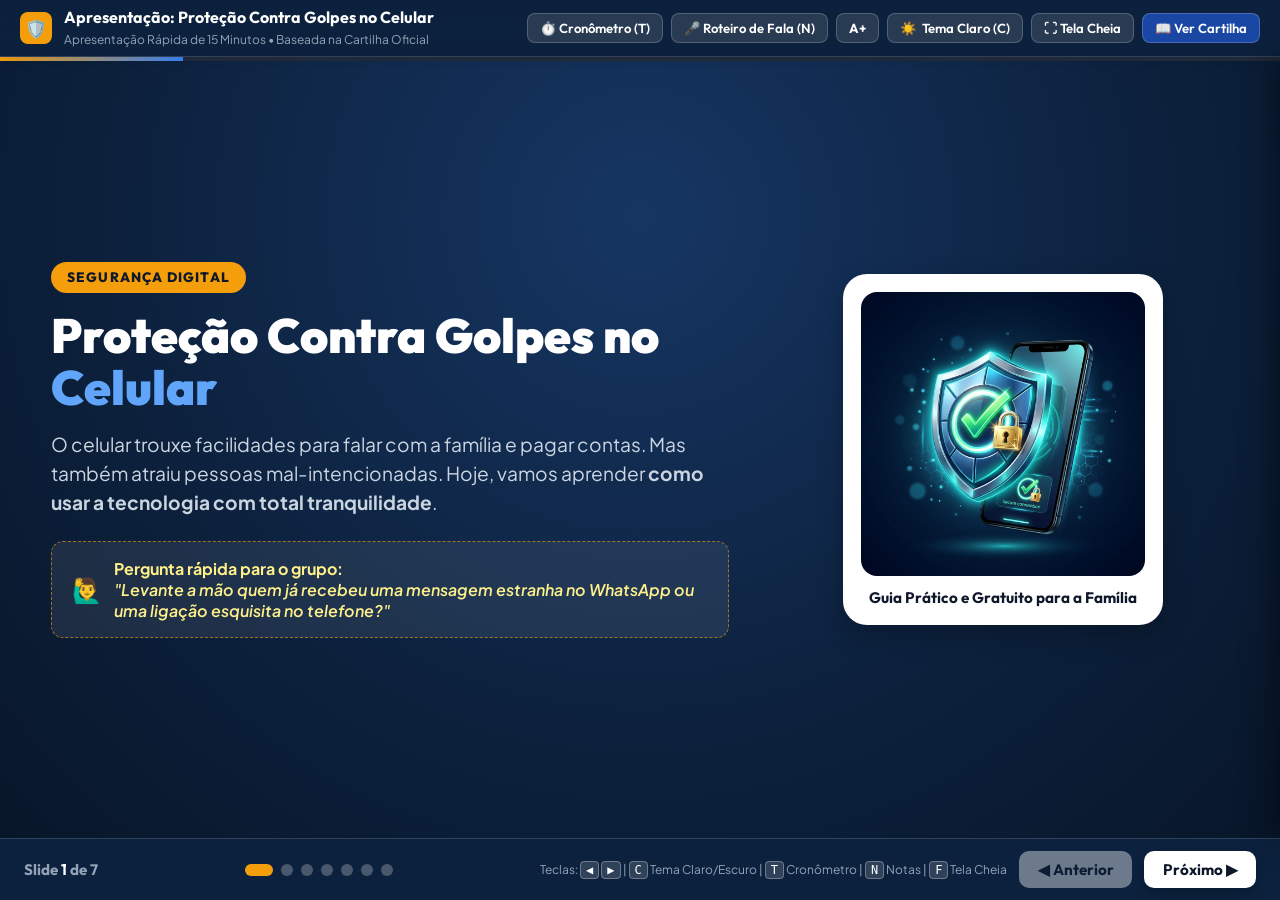
==== commit a988d0cf: "Publicar cartilha e apresentação" ====
--- a/apresentacao.html
+++ b/apresentacao.html
@@ -21,37 +21,145 @@
        DESIGN SYSTEM & SLIDES APRESENTAÇÃO 15 MINUTOS (PALESTRA IDOSOS)
        ========================================================================== */
     :root {
-      --color-primary: #1e3a8a;
-      --color-primary-dark: #0d223f;
-      --color-primary-light: #eff6ff;
+      /* Tipografia e Escalas */
+      --font-heading: 'Outfit', -apple-system, BlinkMacSystemFont, 'Segoe UI', Roboto, sans-serif;
+      --font-body: 'Plus Jakarta Sans', -apple-system, BlinkMacSystemFont, 'Segoe UI', Roboto, sans-serif;
+      --slide-font-scale: 1;
+
+      /* Cores de Alerta / Acentuação */
       --color-accent: #f59e0b;
-      
       --color-danger: #dc2626;
       --color-danger-bg: #fef2f2;
       --color-danger-border: #fca5a5;
-
       --color-warning: #d97706;
       --color-warning-bg: #fffbeb;
       --color-warning-border: #fde68a;
-
       --color-success: #059669;
       --color-success-bg: #ecfdf5;
       --color-success-border: #a7f3d0;
 
-      --color-bg-slide: #0d223f;
-      --color-card-bg: #ffffff;
-      --color-text-dark: #0f172a;
-      --color-text-muted: #475569;
-      --color-border: #cbd5e1;
-
-      --font-heading: 'Outfit', -apple-system, BlinkMacSystemFont, 'Segoe UI', Roboto, sans-serif;
-      --font-body: 'Plus Jakarta Sans', -apple-system, BlinkMacSystemFont, 'Segoe UI', Roboto, sans-serif;
-
-      --slide-font-scale: 1;
+      /* ====================================================================
+         TEMA PADRÃO: ESCURO (Ideal para projeção e auditórios)
+         ==================================================================== */
+      --theme-bg-app: #081325;
+      --theme-header-bg: rgba(13, 34, 63, 0.95);
+      --theme-header-border: rgba(255, 255, 255, 0.15);
+      --theme-header-title: #ffffff;
+      --theme-header-sub: #94a3b8;
+
+      --theme-btn-top-bg: rgba(255, 255, 255, 0.12);
+      --theme-btn-top-text: #ffffff;
+      --theme-btn-top-border: rgba(255, 255, 255, 0.2);
+      --theme-btn-top-hover: rgba(255, 255, 255, 0.22);
+
+      --theme-timer-bg: rgba(0, 0, 0, 0.45);
+      --theme-timer-border: rgba(255, 255, 255, 0.25);
+      --theme-timer-text: #ffffff;
+      --theme-timer-btn: #cbd5e1;
+
+      --theme-main-bg: radial-gradient(circle at 50% 20%, #163663 0%, #0d223f 55%, #081629 100%);
+
+      --theme-slide-title: #ffffff;
+      --theme-slide-subtitle: #cbd5e1;
+
+      --theme-card-bg: #ffffff;
+      --theme-card-text: #0f172a;
+      --theme-card-desc: #334155;
+      --theme-card-border: transparent;
+      --theme-card-shadow: 0 10px 25px rgba(0, 0, 0, 0.25);
+
+      --theme-cover-title: #ffffff;
+      --theme-cover-span: #60a5fa;
+      --theme-cover-desc: #cbd5e1;
+      --theme-icebreaker-bg: rgba(255, 255, 255, 0.08);
+      --theme-icebreaker-border: rgba(245, 158, 11, 0.6);
+      --theme-icebreaker-text: #fef08a;
+
+      --theme-emergency-bg: rgba(255, 255, 255, 0.12);
+      --theme-emergency-border: rgba(255, 255, 255, 0.25);
+      --theme-emergency-text: #ffffff;
+      --theme-emergency-highlight: #fde047;
+
+      --theme-quote-bg: rgba(16, 185, 129, 0.15);
+      --theme-quote-border: #10b981;
+      --theme-quote-title: #6ee7b7;
+      --theme-quote-text: #f1f5f9;
+
+      --theme-footer-bg: rgba(13, 34, 63, 0.95);
+      --theme-footer-border: rgba(255, 255, 255, 0.15);
+      --theme-footer-text: #94a3b8;
+      --theme-dot-bg: rgba(255, 255, 255, 0.25);
+      --theme-dot-hover: rgba(255, 255, 255, 0.6);
+
+      --theme-kbd-bg: rgba(255, 255, 255, 0.15);
+      --theme-kbd-border: rgba(255, 255, 255, 0.3);
+      --theme-kbd-text: #ffffff;
+    }
+
+    /* ====================================================================
+       TEMA CLARO: FUNDO BRANCO E MÁXIMA LUMINOSIDADE
+       ==================================================================== */
+    body.theme-light {
+      --theme-bg-app: #ffffff;
+      --theme-header-bg: #ffffff;
+      --theme-header-border: #e2e8f0;
+      --theme-header-title: #0f172a;
+      --theme-header-sub: #64748b;
+
+      --theme-btn-top-bg: #f8fafc;
+      --theme-btn-top-text: #0f172a;
+      --theme-btn-top-border: #cbd5e1;
+      --theme-btn-top-hover: #e2e8f0;
+
+      --theme-timer-bg: #ffffff;
+      --theme-timer-border: #cbd5e1;
+      --theme-timer-text: #0f172a;
+      --theme-timer-btn: #475569;
+
+      /* FUNDO BRANCO PURO NA ÁREA DE SLIDES */
+      --theme-main-bg: #ffffff;
+
+      --theme-slide-title: #0f2347;
+      --theme-slide-subtitle: #334155;
+
+      --theme-card-bg: #ffffff;
+      --theme-card-text: #0f172a;
+      --theme-card-desc: #334155;
+      --theme-card-border: #e2e8f0;
+      --theme-card-shadow: 0 4px 16px rgba(15, 23, 42, 0.08), 0 1px 3px rgba(15, 23, 42, 0.05);
+
+      --theme-cover-title: #0f2347;
+      --theme-cover-span: #2563eb;
+      --theme-cover-desc: #334155;
+      --theme-icebreaker-bg: #fefce8;
+      --theme-icebreaker-border: #eab308;
+      --theme-icebreaker-text: #854d0e;
+
+      --theme-emergency-bg: #f8fafc;
+      --theme-emergency-border: #cbd5e1;
+      --theme-emergency-text: #0f172a;
+      --theme-emergency-highlight: #dc2626;
+
+      --theme-quote-bg: #ecfdf5;
+      --theme-quote-border: #059669;
+      --theme-quote-title: #065f46;
+      --theme-quote-text: #1e293b;
+
+      --theme-footer-bg: #ffffff;
+      --theme-footer-border: #e2e8f0;
+      --theme-footer-text: #64748b;
+      --theme-dot-bg: #cbd5e1;
+      --theme-dot-hover: #94a3b8;
+
+      --theme-kbd-bg: #f1f5f9;
+      --theme-kbd-border: #cbd5e1;
+      --theme-kbd-text: #334155;
     }
 
     /* Reset e Base */
-    *, *::before, *::after {
+    *,
+    *::before,
+    *::after {
       box-sizing: border-box;
       margin: 0;
       padding: 0;
@@ -59,45 +167,33 @@
 
     body {
       font-family: var(--font-body);
-      background: #091528;
-      color: #ffffff;
+      background: var(--theme-bg-app);
+      color: var(--theme-slide-title);
       overflow: hidden;
       height: 100vh;
       width: 100vw;
       display: flex;
       flex-direction: column;
       user-select: none;
-    }
-
-    /* Ajustes de Acessibilidade */
+      transition: background 0.3s ease, color 0.3s ease;
+    }
+
+    /* Ajustes de Acessibilidade: Tamanho de Fonte */
     body.font-large {
       --slide-font-scale: 1.15;
     }
 
     body.font-xlarge {
       --slide-font-scale: 1.3;
-    }
-
-    body.high-contrast {
-      background: #000000;
-      color: #ffff00;
-    }
-    body.high-contrast .slide-card,
-    body.high-contrast .glass-panel {
-      background: #111111 !important;
-      border: 2px solid #ffff00 !important;
-      color: #ffffff !important;
-    }
-    body.high-contrast .highlight-text {
-      color: #ffff00 !important;
     }
 
     /* ==========================================================================
        BARRA SUPERIOR (HEADER & CONTROLES DO APRESENTADOR)
        ========================================================================== */
     .pres-header {
-      background: rgba(13, 34, 63, 0.95);
-      border-bottom: 1px solid rgba(255, 255, 255, 0.15);
+      background: var(--theme-header-bg);
+      border-bottom: 1px solid var(--theme-header-border);
+      color: var(--theme-header-title);
       padding: 0.5rem 1.25rem;
       display: flex;
       align-items: center;
@@ -105,6 +201,8 @@
       gap: 1rem;
       z-index: 100;
       backdrop-filter: blur(10px);
+      box-shadow: 0 2px 10px rgba(0, 0, 0, 0.08);
+      transition: all 0.3s ease;
     }
 
     .pres-brand {
@@ -130,26 +228,34 @@
       font-size: 1rem;
       font-weight: 700;
       line-height: 1.2;
+      color: var(--theme-header-title);
     }
 
     .pres-title-wrap span {
       font-size: 0.75rem;
-      color: #94a3b8;
-    }
-
-    /* Cronômetro de 15 Minutos */
+      color: var(--theme-header-sub);
+    }
+
+    /* Cronômetro de 15 Minutos (Oculto por padrão, exibido sob demanda) */
     .timer-badge {
-      background: rgba(0, 0, 0, 0.35);
-      border: 1px solid rgba(255, 255, 255, 0.2);
+      background: var(--theme-timer-bg);
+      border: 1px solid var(--theme-timer-border);
+      color: var(--theme-timer-text);
       border-radius: 30px;
       padding: 0.35rem 0.85rem;
-      display: flex;
+      display: none; /* Oculto por padrão */
       align-items: center;
       gap: 0.6rem;
       font-family: var(--font-heading);
       font-weight: 700;
       font-size: 0.95rem;
       letter-spacing: 0.05em;
+      box-shadow: 0 2px 8px rgba(0, 0, 0, 0.1);
+      transition: all 0.25s ease;
+    }
+
+    .timer-badge.visible {
+      display: flex;
     }
 
     .timer-badge.warning {
@@ -165,22 +271,32 @@
     }
 
     @keyframes pulse {
-      0%, 100% { opacity: 1; transform: scale(1); }
-      50% { opacity: 0.85; transform: scale(1.04); }
+
+      0%,
+      100% {
+        opacity: 1;
+        transform: scale(1);
+      }
+
+      50% {
+        opacity: 0.85;
+        transform: scale(1.04);
+      }
     }
 
     .timer-btn {
       background: none;
       border: none;
-      color: #cbd5e1;
+      color: var(--theme-timer-btn);
       cursor: pointer;
       font-size: 0.85rem;
       display: flex;
       align-items: center;
       transition: color 0.2s;
     }
+
     .timer-btn:hover {
-      color: #ffffff;
+      color: var(--theme-header-title);
     }
 
     /* Controles Superiores */
@@ -191,9 +307,9 @@
     }
 
     .btn-top {
-      background: rgba(255, 255, 255, 0.12);
-      color: #ffffff;
-      border: 1px solid rgba(255, 255, 255, 0.2);
+      background: var(--theme-btn-top-bg);
+      color: var(--theme-btn-top-text);
+      border: 1px solid var(--theme-btn-top-border);
       padding: 0.4rem 0.75rem;
       border-radius: 8px;
       font-family: var(--font-heading);
@@ -208,7 +324,7 @@
     }
 
     .btn-top:hover {
-      background: rgba(255, 255, 255, 0.22);
+      background: var(--theme-btn-top-hover);
       transform: translateY(-1px);
     }
 
@@ -243,8 +359,9 @@
       align-items: center;
       justify-content: center;
       padding: 1.5rem;
-      background: radial-gradient(circle at 50% 20%, #163663 0%, #0d223f 55%, #081629 100%);
+      background: var(--theme-main-bg);
       overflow: hidden;
+      transition: background 0.3s ease;
     }
 
     .slide {
@@ -295,16 +412,18 @@
       font-weight: 800;
       line-height: 1.15;
       margin-bottom: 0.5rem;
-      color: #ffffff;
+      color: var(--theme-slide-title);
       letter-spacing: -0.02em;
+      transition: color 0.3s ease;
     }
 
     .slide-subtitle {
       font-size: calc(1.15rem * var(--slide-font-scale));
-      color: #cbd5e1;
+      color: var(--theme-slide-subtitle);
       margin-bottom: 1.5rem;
       line-height: 1.4;
       max-width: 900px;
+      transition: color 0.3s ease;
     }
 
     /* Grid e Cards de Conteúdo */
@@ -331,20 +450,20 @@
 
     /* Cartão de Conteúdo Branco / Alto Contraste */
     .slide-card {
-      background: #ffffff;
-      color: var(--color-text-dark);
+      background: var(--theme-card-bg);
+      color: var(--theme-card-text);
       border-radius: 16px;
       padding: 1.35rem 1.25rem;
       display: flex;
       flex-direction: column;
-      box-shadow: 0 10px 25px rgba(0, 0, 0, 0.25);
-      border: 2px solid transparent;
-      transition: transform 0.25s ease, box-shadow 0.25s ease;
+      box-shadow: var(--theme-card-shadow);
+      border: 2px solid var(--theme-card-border);
+      transition: transform 0.25s ease, box-shadow 0.25s ease, background 0.3s ease, border 0.3s ease;
     }
 
     .slide-card:hover {
       transform: translateY(-4px);
-      box-shadow: 0 16px 30px rgba(0, 0, 0, 0.35);
+      box-shadow: 0 16px 30px rgba(0, 0, 0, 0.2);
     }
 
     .slide-card-header {
@@ -459,40 +578,45 @@
       font-weight: 900;
       line-height: 1.1;
       margin-bottom: 1rem;
-      color: #ffffff;
+      color: var(--theme-cover-title);
+      transition: color 0.3s ease;
     }
 
     .cover-hero-title span {
-      color: #60a5fa;
+      color: var(--theme-cover-span);
     }
 
     .cover-hero-desc {
       font-size: calc(1.2rem * var(--slide-font-scale));
-      color: #cbd5e1;
+      color: var(--theme-cover-desc);
       line-height: 1.5;
       margin-bottom: 1.5rem;
+      transition: color 0.3s ease;
     }
 
     .cover-icebreaker {
-      background: rgba(255, 255, 255, 0.08);
-      border: 1px dashed rgba(245, 158, 11, 0.6);
+      background: var(--theme-icebreaker-bg);
+      border: 1px dashed var(--theme-icebreaker-border);
       border-radius: 12px;
       padding: 1rem 1.25rem;
       display: flex;
       align-items: center;
       gap: 0.75rem;
-      color: #fef08a;
+      color: var(--theme-icebreaker-text);
       font-size: calc(1rem * var(--slide-font-scale));
       font-weight: 600;
+      transition: all 0.3s ease;
     }
 
     .cover-image-card {
-      background: #ffffff;
+      background: var(--theme-card-bg);
       padding: 1rem;
       border-radius: 24px;
-      box-shadow: 0 20px 40px rgba(0,0,0,0.4);
+      box-shadow: var(--theme-card-shadow);
+      border: 2px solid var(--theme-card-border);
       max-width: 320px;
       text-align: center;
+      transition: all 0.3s ease;
     }
 
     .cover-image-card img {
@@ -503,7 +627,7 @@
     }
 
     .cover-image-card p {
-      color: #0f172a;
+      color: var(--theme-card-text);
       font-family: var(--font-heading);
       font-weight: 700;
       margin-top: 0.75rem;
@@ -514,25 +638,26 @@
        RODAPÉ DE NAVEGAÇÃO DOS SLIDES
        ========================================================================== */
     .pres-footer {
-      background: rgba(13, 34, 63, 0.95);
-      border-top: 1px solid rgba(255, 255, 255, 0.15);
+      background: var(--theme-footer-bg);
+      border-top: 1px solid var(--theme-footer-border);
       padding: 0.75rem 1.5rem;
       display: flex;
       align-items: center;
       justify-content: space-between;
       gap: 1rem;
       z-index: 100;
+      transition: all 0.3s ease;
     }
 
     .slide-counter {
       font-family: var(--font-heading);
       font-weight: 700;
       font-size: 0.95rem;
-      color: #94a3b8;
+      color: var(--theme-footer-text);
     }
 
     .slide-counter strong {
-      color: #ffffff;
+      color: var(--theme-header-title);
     }
 
     .dots-nav {
@@ -545,14 +670,14 @@
       width: 12px;
       height: 12px;
       border-radius: 50%;
-      background: rgba(255, 255, 255, 0.25);
+      background: var(--theme-dot-bg);
       border: none;
       cursor: pointer;
       transition: all 0.2s;
     }
 
     .dot-btn:hover {
-      background: rgba(255, 255, 255, 0.6);
+      background: var(--theme-dot-hover);
       transform: scale(1.2);
     }
 
@@ -696,19 +821,71 @@
     /* Modal de Atalhos de Teclado */
     .shortcuts-hint {
       font-size: 0.75rem;
-      color: #94a3b8;
+      color: var(--theme-footer-text);
       display: flex;
       align-items: center;
       gap: 0.75rem;
+      transition: color 0.3s ease;
     }
 
     .kbd {
-      background: rgba(255, 255, 255, 0.15);
-      border: 1px solid rgba(255, 255, 255, 0.3);
+      background: var(--theme-kbd-bg);
+      border: 1px solid var(--theme-kbd-border);
       border-radius: 4px;
       padding: 1px 5px;
       font-family: monospace;
-      color: #ffffff;
+      color: var(--theme-kbd-text);
+      transition: all 0.3s ease;
+    }
+
+    /* Banner de Telefones de Emergência (Slide 6) */
+    .emergency-bar {
+      margin-top: 1.5rem;
+      background: var(--theme-emergency-bg);
+      border: 1px solid var(--theme-emergency-border);
+      border-radius: 12px;
+      padding: 1rem 1.5rem;
+      display: flex;
+      align-items: center;
+      justify-content: space-around;
+      flex-wrap: wrap;
+      gap: 1rem;
+      color: var(--theme-emergency-text);
+      box-shadow: 0 4px 12px rgba(0, 0, 0, 0.05);
+      transition: all 0.3s ease;
+    }
+
+    .emergency-title {
+      font-family: var(--font-heading);
+      font-size: calc(1.1rem * var(--slide-font-scale));
+      font-weight: 700;
+    }
+
+    .emergency-num {
+      color: var(--theme-emergency-highlight);
+      font-weight: 800;
+    }
+
+    /* Caixa de Recado / Encerramento (Slide 7) */
+    .quote-recap-box {
+      background: var(--theme-quote-bg);
+      border: 2px solid var(--theme-quote-border);
+      border-radius: 16px;
+      padding: 1.25rem;
+      margin-bottom: 1.5rem;
+      transition: all 0.3s ease;
+    }
+
+    .quote-title {
+      font-family: var(--font-heading);
+      color: var(--theme-quote-title);
+      font-size: 1.2rem;
+      margin-bottom: 0.4rem;
+    }
+
+    .quote-text {
+      color: var(--theme-quote-text);
+      font-size: calc(1.05rem * var(--slide-font-scale));
     }
 
     /* Responsividade */
@@ -716,16 +893,20 @@
       .slide-grid-4 {
         grid-template-columns: 1fr 1fr;
       }
+
       .slide-grid-3 {
         grid-template-columns: 1fr;
       }
+
       .slide-grid-2 {
         grid-template-columns: 1fr;
       }
+
       .cover-slide-content {
         flex-direction: column;
         gap: 1.5rem;
       }
+
       .cover-right {
         display: none;
       }
@@ -739,14 +920,20 @@
         background: #ffffff !important;
         color: #0f172a !important;
       }
-      .pres-header, .pres-footer, .progress-bar-container, .presenter-drawer {
+
+      .pres-header,
+      .pres-footer,
+      .progress-bar-container,
+      .presenter-drawer {
         display: none !important;
       }
+
       .pres-main {
         display: block !important;
         background: none !important;
         padding: 0 !important;
       }
+
       .slide {
         position: relative !important;
         width: 100% !important;
@@ -763,6 +950,7 @@
         color: #ffffff !important;
         box-sizing: border-box;
       }
+
       .slide:last-child {
         page-break-after: avoid;
         break-after: avoid;
@@ -780,7 +968,7 @@
     <div class="pres-brand">
       <div class="pres-icon" aria-hidden="true">🛡️</div>
       <div class="pres-title-wrap">
-        <h1>Palestra: Segurança Digital para a Melhor Idade</h1>
+        <h1>Apresentação: Proteção Contra Golpes no Celular</h1>
         <span>Apresentação Rápida de 15 Minutos • Baseada na Cartilha Oficial</span>
       </div>
     </div>
@@ -795,6 +983,11 @@
 
     <!-- Ações e Modos -->
     <div class="header-actions">
+      <!-- Mostrar / Ocultar Cronômetro -->
+      <button id="btnToggleTimerVisibility" class="btn-top" title="Mostrar ou ocultar o cronômetro na tela (Tecla T)">
+        <span>⏱️ Cronômetro (T)</span>
+      </button>
+
       <!-- Notas do Apresentador -->
       <button id="btnToggleNotes" class="btn-top" title="Abrir roteiro de fala e notas para o palestrante (Tecla N)">
         <span>🎤 Roteiro de Fala (N)</span>
@@ -805,9 +998,10 @@
         <strong>A+</strong>
       </button>
 
-      <!-- Alto Contraste -->
-      <button id="btnPresContrast" class="btn-top" title="Alternar modo de alto contraste para visibilidade máxima">
-        <span>🌓</span>
+      <!-- Alternar Tema Claro / Escuro -->
+      <button id="btnToggleTheme" class="btn-top" title="Alternar entre Tema Claro (Fundo Branco) e Tema Escuro (Tecla C)">
+        <span id="themeBtnIcon">☀️</span>
+        <span id="themeBtnText">Tema Claro (C)</span>
       </button>
 
       <!-- Tela Cheia -->
@@ -816,7 +1010,8 @@
       </button>
 
       <!-- Voltar para Cartilha -->
-      <a href="index.html" class="btn-top" style="background: rgba(37, 99, 235, 0.6);" title="Voltar ao site da Cartilha">
+      <a href="index.html" class="btn-top" style="background: rgba(37, 99, 235, 0.6);"
+        title="Voltar ao site da Cartilha">
         <span>📖 Ver Cartilha</span>
       </a>
     </div>
@@ -838,10 +1033,11 @@
     <section class="slide active" id="slide-1" data-slide="1" data-time="0 a 2 min">
       <div class="cover-slide-content">
         <div class="cover-left">
-          <span class="cover-badge-large">PALESTRA INTERATIVA • 15 MINUTOS</span>
+          <span class="cover-badge-large">SEGURANÇA DIGITAL</span>
           <h2 class="cover-hero-title">Proteção Contra Golpes no <span>Celular</span></h2>
           <p class="cover-hero-desc">
-            O celular trouxe facilidades para falar com a família e pagar contas. Mas também atraiu pessoas mal-intencionadas. 
+            O celular trouxe facilidades para falar com a família e pagar contas. Mas também atraiu pessoas
+            mal-intencionadas.
             Hoje, vamos aprender <strong>como usar a tecnologia com total tranquilidade</strong>.
           </p>
 
@@ -849,7 +1045,8 @@
             <span style="font-size: 1.5rem;" aria-hidden="true">🙋‍♂️</span>
             <div>
               <strong>Pergunta rápida para o grupo:</strong><br>
-              <em>"Levante a mão quem já recebeu uma mensagem estranha no WhatsApp ou uma ligação esquisita no telefone?"</em>
+              <em>"Levante a mão quem já recebeu uma mensagem estranha no WhatsApp ou uma ligação esquisita no
+                telefone?"</em>
             </div>
           </div>
         </div>
@@ -870,7 +1067,8 @@
       <div class="slide-pill-badge">A VERDADE SOBRE OS GOLPES</div>
       <h2 class="slide-title">Quem cai em golpe NÃO é desatento: é vítima de profissionais!</h2>
       <p class="slide-subtitle">
-        Os criminosos estudam o dia todo para enganar pessoas honestas. O segredo deles é provocar <strong>medo</strong>, <strong>pressa</strong> e <strong>emoção</strong>.
+        Os criminosos estudam o dia todo para enganar pessoas honestas. O segredo deles é provocar
+        <strong>medo</strong>, <strong>pressa</strong> e <strong>emoção</strong>.
       </p>
 
       <div class="banner-urgent">
@@ -885,7 +1083,8 @@
             <h3 class="slide-card-title">1. Sensação de Pressa</h3>
           </div>
           <p class="slide-card-desc">
-            Eles dizem: <em>"Tem que ser agora!"</em> ou <em>"Sua conta vai ser cancelada se você desligar!"</em>. É de propósito, para você não conversar com ninguém.
+            Eles dizem: <em>"Tem que ser agora!"</em> ou <em>"Sua conta vai ser cancelada se você desligar!"</em>. É de
+            propósito, para você não conversar com ninguém.
           </p>
           <div class="slide-action-box action-danger">
             👉 Sentiu pressa? Desligue na hora!
@@ -898,7 +1097,8 @@
             <h3 class="slide-card-title">2. Fingem Ser Quem Você Ama</h3>
           </div>
           <p class="slide-card-desc">
-            Pegam fotos públicas do filho ou neto e mandam mensagem: <em>"Mãe, meu telefone quebrou, me socorre com um Pix!"</em>
+            Pegam fotos públicas do filho ou neto e mandam mensagem: <em>"Mãe, meu telefone quebrou, me socorre com um
+              Pix!"</em>
           </p>
           <div class="slide-action-box action-warning">
             👉 Ligue no número antigo do parente!
@@ -911,7 +1111,8 @@
             <h3 class="slide-card-title">3. Nunca Sinta Vergonha</h3>
           </div>
           <p class="slide-card-desc">
-            Se alguma vez você acreditou em algo suspeito ou já caiu em golpe, conte para os filhos ou amigos. <strong>A culpa é sempre do bandido!</strong>
+            Se alguma vez você acreditou em algo suspeito ou já caiu em golpe, conte para os filhos ou amigos. <strong>A
+              culpa é sempre do bandido!</strong>
           </p>
           <div class="slide-action-box action-success">
             👉 O diálogo em família é seu escudo!
@@ -938,7 +1139,8 @@
             <h3 class="slide-card-title">1. Falso Parente</h3>
           </div>
           <p class="slide-card-desc">
-            Colocam a foto do filho ou neto dizendo: <em>"Mudei de número, me manda um Pix urgente para pagar um boleto!"</em>
+            Colocam a foto do filho ou neto dizendo: <em>"Mudei de número, me manda um Pix urgente para pagar um
+              boleto!"</em>
           </p>
           <div class="slide-action-box action-danger">
             Ligue para o número antigo do parente!
@@ -952,7 +1154,8 @@
             <h3 class="slide-card-title">2. Falsa Central do Banco</h3>
           </div>
           <p class="slide-card-desc">
-            Uma gravação imita seu banco: <em>"Detectamos compra de R$ 2.500 no seu cartão. Para cancelar, digite sua senha."</em>
+            Uma gravação imita seu banco: <em>"Detectamos compra de R$ 2.500 no seu cartão. Para cancelar, digite sua
+              senha."</em>
           </p>
           <div class="slide-action-box action-danger">
             Desligue! O banco NUNCA pede senha.
@@ -980,7 +1183,8 @@
             <h3 class="slide-card-title">4. Prêmios e Links Azuis</h3>
           </div>
           <p class="slide-card-desc">
-            Mensagens de <em>"Encomenda presa no Correios"</em>, sorteios milagrosos ou brindes com links para você clicar.
+            Mensagens de <em>"Encomenda presa no Correios"</em>, sorteios milagrosos ou brindes com links para você
+            clicar.
           </p>
           <div class="slide-action-box action-danger">
             Nunca toque em links desconhecidos!
@@ -1006,14 +1210,16 @@
             <span style="font-size: 2rem;">🚫</span>
             <h3 class="slide-card-title" style="color: #991b1b; font-size: 1.3rem;">O QUE ELES NUNCA FAZEM</h3>
           </div>
-          <ul style="list-style: none; display: flex; flex-direction: column; gap: 1rem; margin-top: 0.5rem; font-size: calc(1.05rem * var(--slide-font-scale));">
+          <ul
+            style="list-style: none; display: flex; flex-direction: column; gap: 1rem; margin-top: 0.5rem; font-size: calc(1.05rem * var(--slide-font-scale));">
             <li style="display: flex; gap: 0.6rem; align-items: flex-start;">
               <span style="color: #dc2626; font-size: 1.2rem;">❌</span>
               <span><strong>NUNCA pedem sua senha</strong> nem código SMS por ligação telefônica.</span>
             </li>
             <li style="display: flex; gap: 0.6rem; align-items: flex-start;">
               <span style="color: #dc2626; font-size: 1.2rem;">❌</span>
-              <span><strong>NUNCA mandam motoqueiro</strong> buscar cartão na sua casa para "perícia" ou "descarte".</span>
+              <span><strong>NUNCA mandam motoqueiro</strong> buscar cartão na sua casa para "perícia" ou
+                "descarte".</span>
             </li>
             <li style="display: flex; gap: 0.6rem; align-items: flex-start;">
               <span style="color: #dc2626; font-size: 1.2rem;">❌</span>
@@ -1028,7 +1234,8 @@
             <span style="font-size: 2rem;">✅</span>
             <h3 class="slide-card-title" style="color: #065f46; font-size: 1.3rem;">O QUE VOCÊ DEVE FAZER</h3>
           </div>
-          <ul style="list-style: none; display: flex; flex-direction: column; gap: 1rem; margin-top: 0.5rem; font-size: calc(1.05rem * var(--slide-font-scale));">
+          <ul
+            style="list-style: none; display: flex; flex-direction: column; gap: 1rem; margin-top: 0.5rem; font-size: calc(1.05rem * var(--slide-font-scale));">
             <li style="display: flex; gap: 0.6rem; align-items: flex-start;">
               <span style="color: #059669; font-size: 1.2rem;">✔️</span>
               <span><strong>Desligue a chamada imediatamente</strong> sem medo de parecer mal-educado.</span>
@@ -1059,7 +1266,8 @@
       <div class="slide-grid-3">
         <!-- Passo 1 -->
         <div class="slide-card" style="border-bottom: 6px solid #dc2626; text-align: center; padding: 2rem 1.5rem;">
-          <div style="width: 60px; height: 60px; background: #fee2e2; color: #dc2626; border-radius: 50%; display: flex; align-items: center; justify-content: center; font-size: 1.8rem; font-weight: 900; margin: 0 auto 1rem;">
+          <div
+            style="width: 60px; height: 60px; background: #fee2e2; color: #dc2626; border-radius: 50%; display: flex; align-items: center; justify-content: center; font-size: 1.8rem; font-weight: 900; margin: 0 auto 1rem;">
             1
           </div>
           <h3 style="font-family: var(--font-heading); font-size: 1.6rem; color: #991b1b; margin-bottom: 0.75rem;">
@@ -1072,7 +1280,8 @@
 
         <!-- Passo 2 -->
         <div class="slide-card" style="border-bottom: 6px solid #d97706; text-align: center; padding: 2rem 1.5rem;">
-          <div style="width: 60px; height: 60px; background: #fef3c7; color: #d97706; border-radius: 50%; display: flex; align-items: center; justify-content: center; font-size: 1.8rem; font-weight: 900; margin: 0 auto 1rem;">
+          <div
+            style="width: 60px; height: 60px; background: #fef3c7; color: #d97706; border-radius: 50%; display: flex; align-items: center; justify-content: center; font-size: 1.8rem; font-weight: 900; margin: 0 auto 1rem;">
             2
           </div>
           <h3 style="font-family: var(--font-heading); font-size: 1.6rem; color: #92400e; margin-bottom: 0.75rem;">
@@ -1085,14 +1294,16 @@
 
         <!-- Passo 3 -->
         <div class="slide-card" style="border-bottom: 6px solid #059669; text-align: center; padding: 2rem 1.5rem;">
-          <div style="width: 60px; height: 60px; background: #d1fae5; color: #059669; border-radius: 50%; display: flex; align-items: center; justify-content: center; font-size: 1.8rem; font-weight: 900; margin: 0 auto 1rem;">
+          <div
+            style="width: 60px; height: 60px; background: #d1fae5; color: #059669; border-radius: 50%; display: flex; align-items: center; justify-content: center; font-size: 1.8rem; font-weight: 900; margin: 0 auto 1rem;">
             3
           </div>
           <h3 style="font-family: var(--font-heading); font-size: 1.6rem; color: #065f46; margin-bottom: 0.75rem;">
             🗣️ PEÇA AJUDA!
           </h3>
           <p style="font-size: calc(1.05rem * var(--slide-font-scale)); color: #334155; line-height: 1.5;">
-            Fale com alguém de sua <strong>confiança</strong> (filho, vizinho, amigo) antes de fazer qualquer Pix ou transferência.
+            Fale com alguém de sua <strong>confiança</strong> (filho, vizinho, amigo) antes de fazer qualquer Pix ou
+            transferência.
           </p>
         </div>
       </div>
@@ -1155,18 +1366,18 @@
       </div>
 
       <!-- Telefones de Emergência -->
-      <div style="margin-top: 1.5rem; background: rgba(255,255,255,0.12); border: 1px solid rgba(255,255,255,0.25); border-radius: 12px; padding: 1rem 1.5rem; display: flex; align-items: center; justify-content: space-around; flex-wrap: wrap; gap: 1rem;">
-        <div style="font-family: var(--font-heading); font-size: calc(1.1rem * var(--slide-font-scale)); font-weight: 700;">
+      <div class="emergency-bar">
+        <div class="emergency-title">
           🚨 Telefones Importantes:
         </div>
-        <div style="font-size: calc(1.05rem * var(--slide-font-scale));">
-          Polícia Militar: <strong style="color: #fde047;">190</strong>
-        </div>
-        <div style="font-size: calc(1.05rem * var(--slide-font-scale));">
-          Disque Denúncia: <strong style="color: #fde047;">181</strong>
-        </div>
-        <div style="font-size: calc(1.05rem * var(--slide-font-scale));">
-          Central do Banco: <strong style="color: #fde047;">Atrás do seu cartão físico</strong>
+        <div>
+          Polícia Militar: <strong class="emergency-num">190</strong>
+        </div>
+        <div>
+          Disque Denúncia: <strong class="emergency-num">181</strong>
+        </div>
+        <div>
+          Central do Banco: <strong class="emergency-num">Atrás do seu cartão físico</strong>
         </div>
       </div>
     </section>
@@ -1180,16 +1391,17 @@
           <span class="cover-badge-large">LEVE COM VOCÊ</span>
           <h2 class="cover-hero-title">Guarde este guia perto do telefone!</h2>
           <p class="cover-hero-desc">
-            A melhor proteção contra os golpes é a <strong>informação compartilhada</strong>. 
+            A melhor proteção contra os golpes é a <strong>informação compartilhada</strong>.
             Leve o folheto impresso para casa, mostre para seus amigos, vizinhos e familiares!
           </p>
 
-          <div style="background: rgba(16, 185, 129, 0.15); border: 2px solid #10b981; border-radius: 16px; padding: 1.25rem; margin-bottom: 1.5rem;">
-            <h4 style="font-family: var(--font-heading); color: #6ee7b7; font-size: 1.2rem; margin-bottom: 0.4rem;">
+          <div class="quote-recap-box">
+            <h4 class="quote-title">
               ✨ Recado para levar no coração:
             </h4>
-            <p style="color: #f1f5f9; font-size: calc(1.05rem * var(--slide-font-scale));">
-              "Na dúvida: <strong>PARE</strong>, <strong>CONFIRA</strong> e <strong>PEÇA AJUDA</strong>. Você tem o direito de desligar qualquer ligação e pensar com calma!"
+            <p class="quote-text">
+              "Na dúvida: <strong>PARE</strong>, <strong>CONFIRA</strong> e <strong>PEÇA AJUDA</strong>. Você tem o
+              direito de desligar qualquer ligação e pensar com calma!"
             </p>
           </div>
 
@@ -1223,7 +1435,6 @@
   <footer class="pres-footer">
     <div class="slide-counter">
       Slide <strong id="currentSlideNum">1</strong> de <span id="totalSlidesNum">7</span>
-      <span style="margin-left: 0.75rem; color: #cbd5e1; font-weight: 500;" id="slideTimingPill">(0 a 2 min)</span>
     </div>
 
     <div class="dots-nav" id="dotsContainer" aria-label="Navegação por bolinhas">
@@ -1231,8 +1442,8 @@
     </div>
 
     <div class="nav-buttons">
-      <div class="shortcuts-hint" title="Você também pode navegar pelas setas do teclado">
-        <span>Teclas: <span class="kbd">◀</span> <span class="kbd">▶</span> ou <span class="kbd">Espaço</span></span>
+      <div class="shortcuts-hint" title="Você também pode navegar pelas teclas de atalho">
+        <span>Teclas: <span class="kbd">◀</span> <span class="kbd">▶</span> | <span class="kbd">C</span> Tema Claro/Escuro | <span class="kbd">T</span> Cronômetro | <span class="kbd">N</span> Notas | <span class="kbd">F</span> Tela Cheia</span>
       </div>
 
       <button id="btnPrevSlide" class="btn-nav" disabled>
@@ -1328,7 +1539,6 @@
     const progressBar = document.getElementById('progressBar');
     const currentSlideNumEl = document.getElementById('currentSlideNum');
     const totalSlidesNumEl = document.getElementById('totalSlidesNum');
-    const slideTimingPillEl = document.getElementById('slideTimingPill');
     const dotsContainer = document.getElementById('dotsContainer');
     const btnPrev = document.getElementById('btnPrevSlide');
     const btnNext = document.getElementById('btnNextSlide');
@@ -1368,10 +1578,8 @@
         }
       });
 
-      // Atualizar contador e pills
+      // Atualizar contador
       currentSlideNumEl.textContent = currentSlide;
-      const timing = slides[currentSlide - 1].getAttribute('data-time') || '';
-      slideTimingPillEl.textContent = `(${timing})`;
 
       // Atualizar Barra de Progresso
       const progressPercent = (currentSlide / totalSlides) * 100;
@@ -1518,6 +1726,21 @@
       updateTimerDisplay();
     });
 
+    // --- Controle de Exibição / Ocultação do Cronômetro ---
+    const btnToggleTimerVisibility = document.getElementById('btnToggleTimerVisibility');
+    function toggleTimerVisibility() {
+      const isVisible = timerBadge.classList.toggle('visible');
+      if (btnToggleTimerVisibility) {
+        btnToggleTimerVisibility.classList.toggle('active', isVisible);
+        btnToggleTimerVisibility.innerHTML = isVisible
+          ? '<span>⏱️ Ocultar Cronômetro (T)</span>'
+          : '<span>⏱️ Mostrar Cronômetro (T)</span>';
+      }
+    }
+    if (btnToggleTimerVisibility) {
+      btnToggleTimerVisibility.addEventListener('click', toggleTimerVisibility);
+    }
+
     // --- Atalhos de Teclado ---
     window.addEventListener('keydown', (e) => {
       if (e.key === 'ArrowRight' || e.key === ' ' || e.key === 'PageDown') {
@@ -1526,6 +1749,12 @@
       } else if (e.key === 'ArrowLeft' || e.key === 'PageUp') {
         e.preventDefault();
         prevSlide();
+      } else if (e.key === 'c' || e.key === 'C') {
+        e.preventDefault();
+        toggleTheme();
+      } else if (e.key === 't' || e.key === 'T') {
+        e.preventDefault();
+        toggleTimerVisibility();
       } else if (e.key === 'n' || e.key === 'N') {
         e.preventDefault();
         toggleNotes();
@@ -1566,10 +1795,41 @@
       }
     });
 
-    // --- Alto Contraste ---
-    btnPresContrast.addEventListener('click', () => {
-      document.body.classList.toggle('high-contrast');
-    });
+    // --- Alternância de Tema Claro (Fundo Branco) vs Tema Escuro ---
+    const btnToggleTheme = document.getElementById('btnToggleTheme') || document.getElementById('btnPresContrast');
+    const themeBtnIcon = document.getElementById('themeBtnIcon');
+    const themeBtnText = document.getElementById('themeBtnText');
+
+    function setTheme(theme) {
+      if (theme === 'light') {
+        document.body.classList.add('theme-light');
+        if (themeBtnIcon) themeBtnIcon.textContent = '🌙';
+        if (themeBtnText) themeBtnText.textContent = 'Tema Escuro (C)';
+        if (btnToggleTheme) btnToggleTheme.title = 'Mudar para Tema Escuro (Tecla C)';
+        localStorage.setItem('cartilha_pres_theme', 'light');
+      } else {
+        document.body.classList.remove('theme-light');
+        if (themeBtnIcon) themeBtnIcon.textContent = '☀️';
+        if (themeBtnText) themeBtnText.textContent = 'Tema Claro (C)';
+        if (btnToggleTheme) btnToggleTheme.title = 'Mudar para Tema Claro / Fundo Branco (Tecla C)';
+        localStorage.setItem('cartilha_pres_theme', 'dark');
+      }
+    }
+
+    function toggleTheme() {
+      const isLight = document.body.classList.contains('theme-light');
+      setTheme(isLight ? 'dark' : 'light');
+    }
+
+    if (btnToggleTheme) {
+      btnToggleTheme.addEventListener('click', toggleTheme);
+    }
+
+    // Carregar tema salvo ou iniciar no padrão escuro
+    const savedTheme = localStorage.getItem('cartilha_pres_theme');
+    if (savedTheme) {
+      setTheme(savedTheme);
+    }
 
     // Inicialização
     updateSlide();
@@ -1577,4 +1837,4 @@
 
 </body>
 
-</html>
+</html>
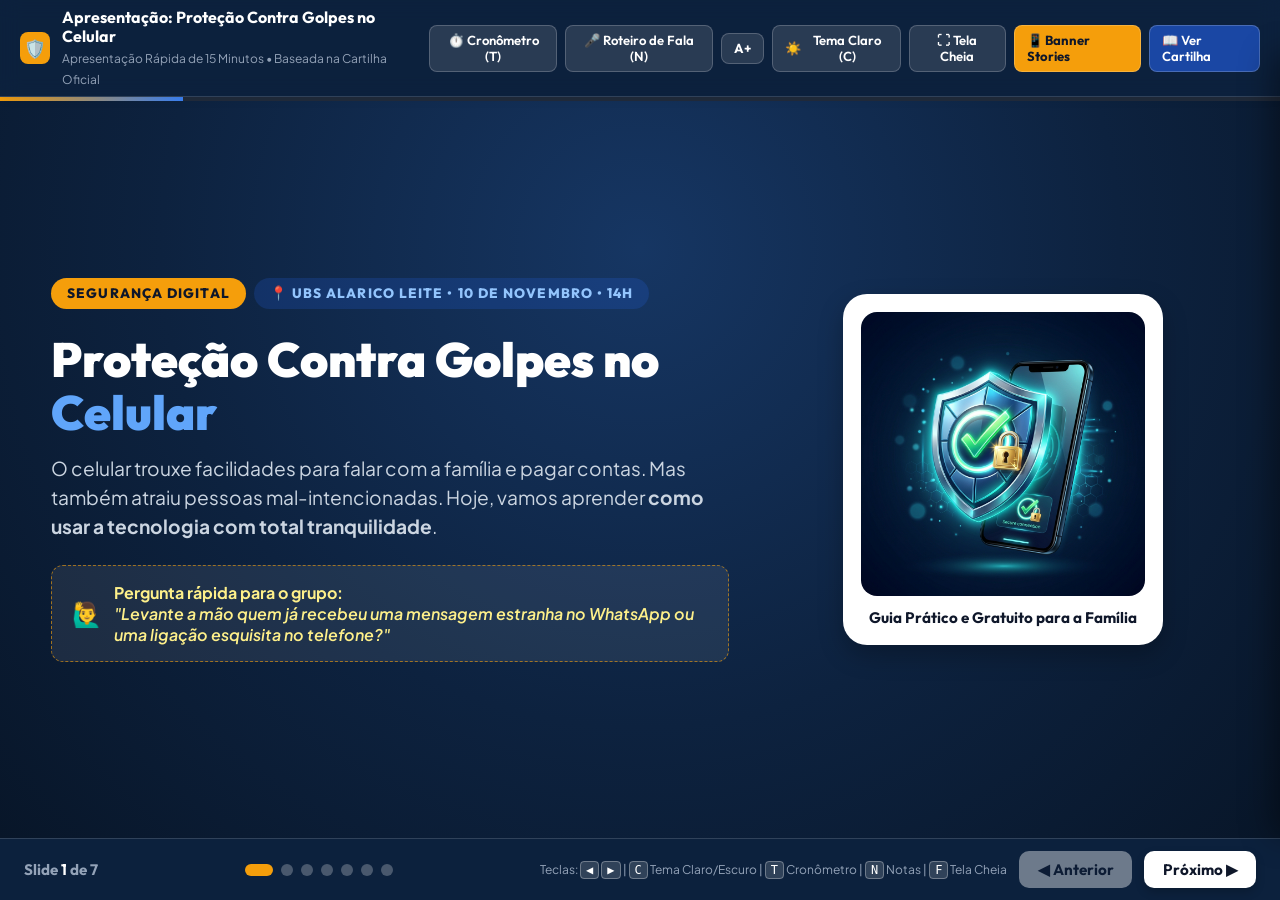
==== commit f6081f1a: "Publicar cartilha e apresentação" ====
--- a/apresentacao.html
+++ b/apresentacao.html
@@ -1009,6 +1009,12 @@
         <span>⛶ Tela Cheia</span>
       </button>
 
+      <!-- Banner Stories (Divulgação) -->
+      <a href="banner-story.html" class="btn-top" style="background: #f59e0b; color: #0f172a; font-weight: 700;"
+        title="Abrir gerador e download do Banner para Stories (10 de Nov - UBS Alarico Leite)">
+        <span>📱 Banner Stories</span>
+      </a>
+
       <!-- Voltar para Cartilha -->
       <a href="index.html" class="btn-top" style="background: rgba(37, 99, 235, 0.6);"
         title="Voltar ao site da Cartilha">
@@ -1033,7 +1039,10 @@
     <section class="slide active" id="slide-1" data-slide="1" data-time="0 a 2 min">
       <div class="cover-slide-content">
         <div class="cover-left">
-          <span class="cover-badge-large">SEGURANÇA DIGITAL</span>
+          <div style="display: flex; gap: 0.5rem; flex-wrap: wrap; margin-bottom: 0.5rem;">
+            <span class="cover-badge-large">SEGURANÇA DIGITAL</span>
+            <span class="cover-badge-large" style="background: rgba(37, 99, 235, 0.2); border-color: #3b82f6; color: #93c5fd;">📍 UBS Alarico Leite • 10 de Novembro • 14h</span>
+          </div>
           <h2 class="cover-hero-title">Proteção Contra Golpes no <span>Celular</span></h2>
           <p class="cover-hero-desc">
             O celular trouxe facilidades para falar com a família e pagar contas. Mas também atraiu pessoas
@@ -1480,7 +1489,7 @@
         tempo: "00:00 a 02:00 (2 minutos)",
         objetivo: "Acolher a plateia, quebrar o gelo com empatia e tirar o medo da tecnologia.",
         pergunta: "Quem aqui já recebeu uma mensagem no WhatsApp de alguém dizendo que era conhecido, ou uma ligação estranha dizendo que o cartão foi usado?",
-        roteiro: "Olá a todos! É uma alegria imensa estar aqui com vocês. O celular é uma ferramenta maravilhosa para a gente ver fotos dos netos, mandar mensagens e resolver a vida. Mas vocês já devem ter percebido que de vez em quando chegam umas mensagens esquisitas. Nos próximos 15 minutos, de forma muito simples e direta, vamos aprender a criar um 'escudo' para você e sua família nunca mais caírem em armadilhas. Vamos juntos?",
+        roteiro: "Olá a todos aqui da UBS Alarico Leite! É uma alegria imensa estar com vocês neste encontro. O celular é uma ferramenta maravilhosa para a gente ver fotos dos netos, mandar mensagens e resolver a vida. Mas vocês já devem ter percebido que de vez em quando chegam umas mensagens esquisitas. Nos próximos 15 minutos, de forma muito simples e direta, vamos aprender a criar um 'escudo' para você e sua família nunca mais caírem em armadilhas. Vamos juntos?",
         dica: "Fale devagar, sorridente e com voz firme. Aguarde alguns levantarem a mão na pergunta. Isso gera conexão imediata e remove a vergonha."
       },
       2: {
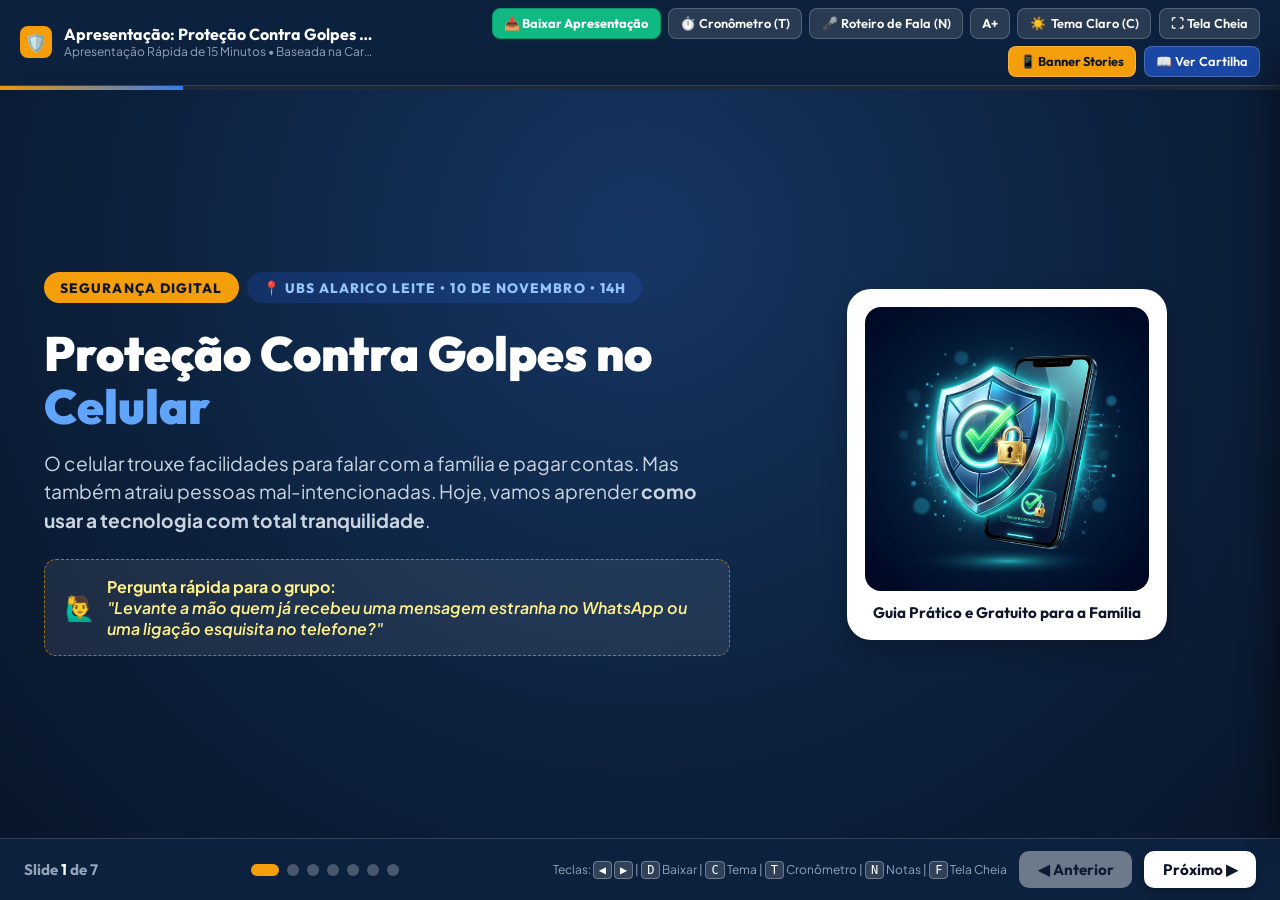
==== commit 15c0d80a: "Publicar cartilha e apresentação" ====
--- a/apresentacao.html
+++ b/apresentacao.html
@@ -15,6 +15,9 @@
   <link
     href="https://fonts.googleapis.com/css2?family=Outfit:wght@500;600;700;800;900&family=Plus+Jakarta+Sans:wght@400;500;600;700;800&display=swap"
     rel="stylesheet">
+
+  <!-- Biblioteca html2pdf para exportar os slides em PDF de alta resolução -->
+  <script src="assets/html2pdf.bundle.min.js"></script>
 
   <style>
     /* ==========================================================================
@@ -171,6 +174,7 @@
       color: var(--theme-slide-title);
       overflow: hidden;
       height: 100vh;
+      height: 100dvh;
       width: 100vw;
       display: flex;
       flex-direction: column;
@@ -198,17 +202,19 @@
       display: flex;
       align-items: center;
       justify-content: space-between;
-      gap: 1rem;
+      gap: 0.75rem;
       z-index: 100;
       backdrop-filter: blur(10px);
       box-shadow: 0 2px 10px rgba(0, 0, 0, 0.08);
       transition: all 0.3s ease;
+      flex-shrink: 0;
     }
 
     .pres-brand {
       display: flex;
       align-items: center;
       gap: 0.75rem;
+      min-width: 0;
     }
 
     .pres-icon {
@@ -221,6 +227,11 @@
       justify-content: center;
       font-size: 1.1rem;
       color: #0f172a;
+      flex-shrink: 0;
+    }
+
+    .pres-title-wrap {
+      min-width: 0;
     }
 
     .pres-title-wrap h1 {
@@ -229,11 +240,18 @@
       font-weight: 700;
       line-height: 1.2;
       color: var(--theme-header-title);
+      white-space: nowrap;
+      overflow: hidden;
+      text-overflow: ellipsis;
     }
 
     .pres-title-wrap span {
       font-size: 0.75rem;
       color: var(--theme-header-sub);
+      display: block;
+      white-space: nowrap;
+      overflow: hidden;
+      text-overflow: ellipsis;
     }
 
     /* Cronômetro de 15 Minutos (Oculto por padrão, exibido sob demanda) */
@@ -245,13 +263,14 @@
       padding: 0.35rem 0.85rem;
       display: none; /* Oculto por padrão */
       align-items: center;
-      gap: 0.6rem;
+      gap: 0.5rem;
       font-family: var(--font-heading);
       font-weight: 700;
-      font-size: 0.95rem;
+      font-size: 0.92rem;
       letter-spacing: 0.05em;
       box-shadow: 0 2px 8px rgba(0, 0, 0, 0.1);
       transition: all 0.25s ease;
+      flex-shrink: 0;
     }
 
     .timer-badge.visible {
@@ -303,24 +322,28 @@
     .header-actions {
       display: flex;
       align-items: center;
-      gap: 0.5rem;
+      gap: 0.45rem;
+      flex-wrap: wrap;
+      justify-content: flex-end;
     }
 
     .btn-top {
       background: var(--theme-btn-top-bg);
       color: var(--theme-btn-top-text);
       border: 1px solid var(--theme-btn-top-border);
-      padding: 0.4rem 0.75rem;
+      padding: 0.4rem 0.7rem;
       border-radius: 8px;
       font-family: var(--font-heading);
-      font-size: 0.82rem;
+      font-size: 0.8rem;
       font-weight: 600;
       cursor: pointer;
       display: inline-flex;
       align-items: center;
-      gap: 0.4rem;
+      gap: 0.35rem;
       transition: all 0.2s ease;
       text-decoration: none;
+      white-space: nowrap;
+      flex-shrink: 0;
     }
 
     .btn-top:hover {
@@ -332,6 +355,18 @@
       background: #f59e0b;
       color: #0f172a;
       border-color: #f59e0b;
+    }
+
+    .btn-top-download {
+      background: #10b981;
+      color: #ffffff;
+      border-color: #059669;
+      font-weight: 700;
+    }
+
+    .btn-top-download:hover {
+      background: #059669;
+      color: #ffffff;
     }
 
     /* Barra de Progresso Superior */
@@ -340,6 +375,7 @@
       height: 4px;
       background: rgba(255, 255, 255, 0.1);
       position: relative;
+      flex-shrink: 0;
     }
 
     .progress-bar-fill {
@@ -358,26 +394,41 @@
       display: flex;
       align-items: center;
       justify-content: center;
-      padding: 1.5rem;
+      padding: 1.25rem;
       background: var(--theme-main-bg);
       overflow: hidden;
       transition: background 0.3s ease;
+      min-height: 0;
     }
 
     .slide {
       position: absolute;
-      width: 92%;
+      width: 94%;
       max-width: 1240px;
-      height: calc(100% - 2rem);
-      max-height: 720px;
+      height: calc(100% - 1.5rem);
+      max-height: 760px;
       display: flex;
       flex-direction: column;
-      justify-content: center;
+      justify-content: safe center;
+      overflow-y: auto;
+      overflow-x: hidden;
+      -webkit-overflow-scrolling: touch;
+      scrollbar-width: thin;
+      scrollbar-color: rgba(245, 158, 11, 0.5) transparent;
+      padding: 0.5rem 0.35rem;
       opacity: 0;
       visibility: hidden;
       transform: translateY(20px) scale(0.98);
-      transition: opacity 0.4s ease, transform 0.4s ease, visibility 0.4s;
+      transition: opacity 0.35s ease, transform 0.35s ease, visibility 0.35s;
       pointer-events: none;
+    }
+
+    .slide > *:first-child {
+      margin-top: auto;
+    }
+
+    .slide > *:last-child {
+      margin-bottom: auto;
     }
 
     .slide.active {
@@ -888,32 +939,619 @@
       font-size: calc(1.05rem * var(--slide-font-scale));
     }
 
-    /* Responsividade */
-    @media (max-width: 900px) {
+    /* Dica de deslize (Swipe) visível apenas em telas touch / mobile / tablet */
+    .mobile-swipe-hint {
+      display: none;
+      align-items: center;
+      justify-content: center;
+      gap: 0.4rem;
+      font-size: 0.75rem;
+      color: var(--theme-footer-text);
+      text-align: center;
+      padding: 0.25rem 0.5rem;
+      background: rgba(245, 158, 11, 0.12);
+      border-top: 1px solid rgba(245, 158, 11, 0.25);
+      font-weight: 600;
+      flex-shrink: 0;
+    }
+
+    /* ==========================================================================
+       MODAL DE DOWNLOAD DA APRESENTAÇÃO (PDF / HTML OFFLINE / IMPRESSÃO)
+       ========================================================================== */
+    .download-modal-backdrop {
+      position: fixed;
+      inset: 0;
+      background: rgba(8, 19, 37, 0.8);
+      backdrop-filter: blur(6px);
+      z-index: 400;
+      display: none;
+      align-items: center;
+      justify-content: center;
+      padding: 1rem;
+    }
+
+    .download-modal-backdrop.open {
+      display: flex;
+    }
+
+    .download-modal {
+      background: #ffffff;
+      color: #0f172a;
+      width: 100%;
+      max-width: 520px;
+      border-radius: 20px;
+      box-shadow: 0 25px 50px rgba(0, 0, 0, 0.5);
+      overflow: hidden;
+      border: 2px solid #f59e0b;
+      animation: modalFadeIn 0.25s ease;
+    }
+
+    @keyframes modalFadeIn {
+      from {
+        opacity: 0;
+        transform: translateY(12px) scale(0.97);
+      }
+      to {
+        opacity: 1;
+        transform: translateY(0) scale(1);
+      }
+    }
+
+    .download-modal-header {
+      background: #0d223f;
+      color: #ffffff;
+      padding: 1.1rem 1.35rem;
+      display: flex;
+      align-items: center;
+      justify-content: space-between;
+    }
+
+    .download-modal-header h3 {
+      font-family: var(--font-heading);
+      font-size: 1.15rem;
+      font-weight: 800;
+      display: flex;
+      align-items: center;
+      gap: 0.5rem;
+    }
+
+    .download-modal-close {
+      background: rgba(255, 255, 255, 0.12);
+      border: none;
+      color: #ffffff;
+      width: 32px;
+      height: 32px;
+      border-radius: 8px;
+      font-size: 1.25rem;
+      cursor: pointer;
+      display: flex;
+      align-items: center;
+      justify-content: center;
+    }
+
+    .download-modal-body {
+      padding: 1.35rem;
+      display: flex;
+      flex-direction: column;
+      gap: 0.9rem;
+    }
+
+    .download-modal-desc {
+      font-size: 0.92rem;
+      color: #475569;
+      line-height: 1.45;
+    }
+
+    .download-option-btn {
+      width: 100%;
+      background: #f8fafc;
+      border: 2px solid #e2e8f0;
+      border-radius: 14px;
+      padding: 1rem 1.15rem;
+      display: flex;
+      align-items: center;
+      gap: 1rem;
+      cursor: pointer;
+      text-align: left;
+      transition: all 0.2s ease;
+      font-family: var(--font-body);
+    }
+
+    .download-option-btn:hover:not(:disabled) {
+      border-color: #f59e0b;
+      background: #fffbeb;
+      transform: translateY(-2px);
+      box-shadow: 0 8px 20px rgba(15, 23, 42, 0.08);
+    }
+
+    .download-option-btn.primary {
+      background: #ecfdf5;
+      border-color: #10b981;
+    }
+
+    .download-option-btn.primary:hover:not(:disabled) {
+      background: #d1fae5;
+      border-color: #059669;
+    }
+
+    .download-option-btn:disabled {
+      opacity: 0.65;
+      cursor: wait;
+    }
+
+    .download-opt-icon {
+      width: 46px;
+      height: 46px;
+      border-radius: 12px;
+      background: #ffffff;
+      display: flex;
+      align-items: center;
+      justify-content: center;
+      font-size: 1.5rem;
+      box-shadow: 0 2px 8px rgba(0, 0, 0, 0.08);
+      flex-shrink: 0;
+    }
+
+    .download-opt-info {
+      flex: 1;
+    }
+
+    .download-opt-title {
+      font-family: var(--font-heading);
+      font-size: 1.02rem;
+      font-weight: 800;
+      color: #0f172a;
+      display: block;
+      margin-bottom: 0.2rem;
+    }
+
+    .download-opt-sub {
+      font-size: 0.82rem;
+      color: #475569;
+      line-height: 1.35;
+      display: block;
+    }
+
+    .pdf-status-banner {
+      display: none;
+      align-items: center;
+      gap: 0.65rem;
+      background: #eff6ff;
+      border: 1px solid #93c5fd;
+      color: #1e3a8a;
+      padding: 0.75rem 1rem;
+      border-radius: 10px;
+      font-size: 0.88rem;
+      font-weight: 700;
+    }
+
+    .pdf-status-banner.active {
+      display: flex;
+    }
+
+    /* Container oculto para renderização fiel do PDF em Widescreen/A4 Paisagem */
+    #pdfExportDeck {
+      position: fixed;
+      left: -9999px;
+      top: 0;
+      width: 1122px;
+      z-index: -1;
+      pointer-events: none;
+    }
+
+    .pdf-slide-page {
+      width: 1122px;
+      height: 793px;
+      padding: 42px 54px;
+      background: radial-gradient(circle at 50% 20%, #163663 0%, #0d223f 55%, #081629 100%);
+      color: #ffffff;
+      display: flex;
+      flex-direction: column;
+      justify-content: center;
+      position: relative;
+      box-sizing: border-box;
+      overflow: hidden;
+      page-break-after: always;
+      break-after: page;
+    }
+
+    .pdf-slide-page.theme-light-page {
+      background: #ffffff;
+      color: #0f2347;
+    }
+
+    .pdf-slide-page:last-child {
+      page-break-after: avoid;
+      break-after: avoid;
+    }
+
+    .pdf-slide-footer-tag {
+      position: absolute;
+      bottom: 16px;
+      right: 36px;
+      font-family: var(--font-heading);
+      font-size: 0.78rem;
+      color: rgba(255, 255, 255, 0.55);
+      font-weight: 600;
+    }
+
+    .pdf-slide-page.theme-light-page .pdf-slide-footer-tag {
+      color: #64748b;
+    }
+
+    /* Garante layout desktop widescreen na exportação PDF mesmo quando baixado pelo celular */
+    .pdf-slide-page #btnSlide7Download {
+      display: none !important;
+    }
+
+    .pdf-slide-page .slide-grid-4 {
+      grid-template-columns: repeat(4, 1fr) !important;
+      gap: 1.25rem !important;
+    }
+
+    .pdf-slide-page .slide-grid-3 {
+      grid-template-columns: repeat(3, 1fr) !important;
+      gap: 1.5rem !important;
+    }
+
+    .pdf-slide-page .slide-grid-2 {
+      grid-template-columns: 1fr 1fr !important;
+      gap: 1.75rem !important;
+    }
+
+    .pdf-slide-page .cover-slide-content {
+      flex-direction: row !important;
+      gap: 3rem !important;
+    }
+
+    .pdf-slide-page .cover-image-card {
+      max-width: 300px !important;
+      flex-direction: column !important;
+      text-align: center !important;
+      padding: 1rem !important;
+    }
+
+    .pdf-slide-page .cover-image-card img {
+      width: 100% !important;
+      height: auto !important;
+    }
+
+    /* ==========================================================================
+       RESPONSIVIDADE COMPLETA (TABLETS, CELULARES E TELAS COMPACTAS)
+       ========================================================================== */
+    @media (max-width: 1180px) {
+      .shortcuts-hint {
+        display: none;
+      }
+
+      .hide-tablet {
+        display: none;
+      }
+    }
+
+    /* Tablets e Telas Médias (até 1024px) */
+    @media (max-width: 1024px) {
+      .pres-header {
+        flex-wrap: wrap;
+        padding: 0.5rem 0.9rem;
+        gap: 0.5rem;
+      }
+
+      .pres-title-wrap span {
+        display: none;
+      }
+
+      .header-actions {
+        width: 100%;
+        justify-content: flex-start;
+        flex-wrap: nowrap;
+        overflow-x: auto;
+        -webkit-overflow-scrolling: touch;
+        scrollbar-width: none;
+        padding-bottom: 2px;
+      }
+
+      .header-actions::-webkit-scrollbar {
+        display: none;
+      }
+
+      .pres-main {
+        padding: 0.75rem 1rem;
+      }
+
+      .slide {
+        width: 100%;
+        height: 100%;
+        max-height: none;
+        justify-content: flex-start;
+        padding: 0.5rem 0.25rem 1.25rem;
+      }
+
+      .slide > *:first-child {
+        margin-top: 0;
+      }
+
+      .slide > *:last-child {
+        margin-bottom: 0;
+      }
+
       .slide-grid-4 {
+        grid-template-columns: repeat(2, 1fr);
+        gap: 1rem;
+      }
+
+      .slide-grid-3 {
+        grid-template-columns: repeat(2, 1fr);
+        gap: 1rem;
+      }
+
+      .slide-grid-2 {
         grid-template-columns: 1fr 1fr;
-      }
-
-      .slide-grid-3 {
-        grid-template-columns: 1fr;
-      }
-
+        gap: 1rem;
+      }
+
+      .cover-slide-content {
+        gap: 1.5rem;
+      }
+
+      .cover-hero-title {
+        font-size: calc(2.35rem * var(--slide-font-scale));
+      }
+
+      .slide-title {
+        font-size: calc(1.85rem * var(--slide-font-scale));
+      }
+
+      .mobile-swipe-hint {
+        display: flex;
+      }
+    }
+
+    /* Celulares e Tablets em Retrato (até 768px) */
+    @media (max-width: 768px) {
+      .pres-header {
+        padding: 0.45rem 0.75rem;
+        gap: 0.4rem;
+      }
+
+      .pres-icon {
+        width: 28px;
+        height: 28px;
+        font-size: 0.95rem;
+      }
+
+      .pres-title-wrap h1 {
+        font-size: 0.88rem;
+      }
+
+      .timer-badge {
+        padding: 0.25rem 0.65rem;
+        font-size: 0.82rem;
+      }
+
+      .btn-top {
+        padding: 0.36rem 0.62rem;
+        font-size: 0.76rem;
+        border-radius: 7px;
+      }
+
+      .hide-mobile {
+        display: none;
+      }
+
+      .pres-main {
+        padding: 0.65rem 0.85rem;
+      }
+
+      .slide {
+        padding: 0.35rem 0.15rem 1rem;
+      }
+
+      .slide-pill-badge {
+        font-size: calc(0.75rem * var(--slide-font-scale));
+        padding: 0.28rem 0.7rem;
+        margin-bottom: 0.5rem;
+      }
+
+      .slide-title {
+        font-size: calc(1.45rem * var(--slide-font-scale));
+        line-height: 1.2;
+        margin-bottom: 0.4rem;
+      }
+
+      .slide-subtitle {
+        font-size: calc(0.95rem * var(--slide-font-scale));
+        margin-bottom: 0.9rem;
+      }
+
+      .banner-urgent {
+        padding: 0.75rem 0.95rem;
+        font-size: calc(0.92rem * var(--slide-font-scale));
+        margin-bottom: 0.9rem;
+        gap: 0.55rem;
+      }
+
+      .slide-grid-4,
+      .slide-grid-3,
       .slide-grid-2 {
         grid-template-columns: 1fr;
-      }
-
+        gap: 0.8rem;
+      }
+
+      .slide-card {
+        padding: 1rem;
+        border-radius: 14px;
+      }
+
+      .slide-card-icon {
+        font-size: 1.45rem;
+      }
+
+      .slide-card-title {
+        font-size: calc(1.05rem * var(--slide-font-scale));
+      }
+
+      .slide-card-desc {
+        font-size: calc(0.9rem * var(--slide-font-scale));
+      }
+
+      .slide-action-box {
+        margin-top: 0.65rem;
+        padding: 0.55rem 0.7rem;
+        font-size: calc(0.84rem * var(--slide-font-scale));
+      }
+
+      /* Capa e Encerramento no Celular */
       .cover-slide-content {
         flex-direction: column;
-        gap: 1.5rem;
+        gap: 1rem;
+      }
+
+      .cover-left {
+        width: 100%;
       }
 
       .cover-right {
-        display: none;
+        width: 100%;
+        display: flex;
+        justify-content: center;
+      }
+
+      .cover-image-card {
+        max-width: 100%;
+        width: 100%;
+        display: flex;
+        align-items: center;
+        gap: 0.85rem;
+        padding: 0.75rem;
+        border-radius: 16px;
+        text-align: left;
+      }
+
+      .cover-image-card img {
+        width: 80px;
+        height: 80px;
+        object-fit: cover;
+        border-radius: 12px;
+        flex-shrink: 0;
+      }
+
+      .cover-image-card p {
+        margin-top: 0;
+        font-size: 0.9rem;
+      }
+
+      .cover-badge-large {
+        font-size: 0.72rem;
+        padding: 0.3rem 0.7rem;
+        margin-bottom: 0.4rem;
+      }
+
+      .cover-hero-title {
+        font-size: calc(1.65rem * var(--slide-font-scale));
+        margin-bottom: 0.65rem;
+      }
+
+      .cover-hero-desc {
+        font-size: calc(0.96rem * var(--slide-font-scale));
+        margin-bottom: 0.9rem;
+      }
+
+      .cover-icebreaker {
+        padding: 0.75rem 0.9rem;
+        font-size: calc(0.88rem * var(--slide-font-scale));
+      }
+
+      .emergency-bar {
+        margin-top: 0.9rem;
+        padding: 0.85rem 1rem;
+        flex-direction: column;
+        align-items: flex-start;
+        gap: 0.45rem;
+        font-size: 0.9rem;
+      }
+
+      .quote-recap-box {
+        padding: 0.9rem 1rem;
+        margin-bottom: 1rem;
+      }
+
+      .quote-title {
+        font-size: 1.05rem;
+      }
+
+      .quote-text {
+        font-size: calc(0.92rem * var(--slide-font-scale));
+      }
+
+      /* Rodapé compacto no celular */
+      .pres-footer {
+        padding: 0.55rem 0.75rem;
+        gap: 0.5rem;
+      }
+
+      .slide-counter {
+        font-size: 0.82rem;
+      }
+
+      .dot-btn {
+        width: 9px;
+        height: 9px;
+      }
+
+      .dot-btn.active {
+        width: 20px;
+      }
+
+      .nav-buttons {
+        gap: 0.45rem;
+      }
+
+      .btn-nav {
+        padding: 0.45rem 0.8rem;
+        font-size: 0.82rem;
+        border-radius: 8px;
+      }
+
+      /* Gaveta de Notas em tela cheia no celular */
+      .presenter-drawer {
+        top: 0;
+        width: 100vw;
+        max-width: 100vw;
+        height: 100vh;
+        height: 100dvh;
+        z-index: 350;
+      }
+    }
+
+    /* Celulares Pequenos (até 420px) */
+    @media (max-width: 420px) {
+      .dots-nav {
+        gap: 0.3rem;
+      }
+
+      .dot-btn {
+        width: 7px;
+        height: 7px;
+      }
+
+      .dot-btn.active {
+        width: 16px;
+      }
+
+      .btn-nav {
+        padding: 0.42rem 0.65rem;
+        font-size: 0.78rem;
       }
     }
 
     /* Suporte a Impressão / Exportação PDF (Apostila de Slides) */
     @media print {
+      @page {
+        size: A4 landscape;
+        margin: 0;
+      }
+
       body {
         overflow: visible !important;
         height: auto !important;
@@ -923,8 +1561,11 @@
 
       .pres-header,
       .pres-footer,
+      .mobile-swipe-hint,
       .progress-bar-container,
-      .presenter-drawer {
+      .presenter-drawer,
+      .download-modal-backdrop,
+      #pdfExportDeck {
         display: none !important;
       }
 
@@ -938,7 +1579,7 @@
         position: relative !important;
         width: 100% !important;
         max-width: 100% !important;
-        height: auto !important;
+        height: 100vh !important;
         max-height: none !important;
         opacity: 1 !important;
         visibility: visible !important;
@@ -949,6 +1590,7 @@
         background: #0d223f !important;
         color: #ffffff !important;
         box-sizing: border-box;
+        overflow: hidden !important;
       }
 
       .slide:last-child {
@@ -983,25 +1625,30 @@
 
     <!-- Ações e Modos -->
     <div class="header-actions">
+      <!-- Baixar Apresentação -->
+      <button id="btnOpenDownloadModal" class="btn-top btn-top-download" title="Baixar apresentação em PDF ou arquivo Offline (Tecla D)">
+        <span>📥 Baixar Apresentação</span>
+      </button>
+
       <!-- Mostrar / Ocultar Cronômetro -->
       <button id="btnToggleTimerVisibility" class="btn-top" title="Mostrar ou ocultar o cronômetro na tela (Tecla T)">
-        <span>⏱️ Cronômetro (T)</span>
+        <span>⏱️ Cronômetro<span class="hide-mobile"> (T)</span></span>
       </button>
 
       <!-- Notas do Apresentador -->
       <button id="btnToggleNotes" class="btn-top" title="Abrir roteiro de fala e notas para o palestrante (Tecla N)">
-        <span>🎤 Roteiro de Fala (N)</span>
+        <span>🎤 Roteiro<span class="hide-mobile"> de Fala (N)</span></span>
       </button>
 
       <!-- Aumentar Fonte -->
-      <button id="btnPresFontSize" class="btn-top" title="Aumentar tamanho das letras para projetor">
+      <button id="btnPresFontSize" class="btn-top" title="Aumentar tamanho das letras para projetor ou celular">
         <strong>A+</strong>
       </button>
 
       <!-- Alternar Tema Claro / Escuro -->
       <button id="btnToggleTheme" class="btn-top" title="Alternar entre Tema Claro (Fundo Branco) e Tema Escuro (Tecla C)">
         <span id="themeBtnIcon">☀️</span>
-        <span id="themeBtnText">Tema Claro (C)</span>
+        <span id="themeBtnText">Tema Claro<span class="hide-mobile"> (C)</span></span>
       </button>
 
       <!-- Tela Cheia -->
@@ -1063,7 +1710,9 @@
         <div class="cover-right">
           <div class="cover-image-card">
             <img src="assets/cover-illustration.jpg" alt="Celular seguro com escudo de proteção digital">
-            <p>Guia Prático e Gratuito para a Família</p>
+            <div>
+              <p>Guia Prático e Gratuito para a Família</p>
+            </div>
           </div>
         </div>
       </div>
@@ -1414,9 +2063,12 @@
             </p>
           </div>
 
-          <div style="display: flex; gap: 1rem; align-items: center;">
+          <div style="display: flex; gap: 0.75rem; align-items: center; flex-wrap: wrap;">
+            <button type="button" id="btnSlide7Download" class="btn-nav" style="background: #10b981; color: #ffffff;">
+              📥 Baixar Apresentação (PDF / Offline)
+            </button>
             <a href="index.html" class="btn-nav" style="text-decoration: none; background: #f59e0b; color: #0f172a;">
-              📄 Abrir Cartilha Completa & PDF
+              📄 Abrir Cartilha Completa
             </a>
             <span style="color: #94a3b8; font-size: 0.9rem;">
               Obrigado pela atenção de todos! 👏
@@ -1427,16 +2079,23 @@
         <div class="cover-right">
           <div class="cover-image-card" style="border: 4px solid #f59e0b;">
             <img src="assets/cover-illustration.jpg" alt="Cartilha de Proteção Digital">
-            <p style="color: #0f172a; font-size: 1.05rem; font-weight: 800;">
-              Distribuição Gratuita
-            </p>
-            <span style="font-size: 0.85rem; color: #475569;">Imprima e compartilhe</span>
+            <div>
+              <p style="color: #0f172a; font-size: 1.05rem; font-weight: 800;">
+                Distribuição Gratuita
+              </p>
+              <span style="font-size: 0.85rem; color: #475569;">Imprima e compartilhe</span>
+            </div>
           </div>
         </div>
       </div>
     </section>
 
   </main>
+
+  <!-- Dica de Gesto Touch para Celular e Tablet -->
+  <div class="mobile-swipe-hint" aria-hidden="true">
+    <span>👈 Deslize para o lado para mudar de slide ou role para ler tudo 👉</span>
+  </div>
 
   <!-- ======================================================================
        RODAPÉ DE NAVEGAÇÃO DOS SLIDES
@@ -1452,7 +2111,7 @@
 
     <div class="nav-buttons">
       <div class="shortcuts-hint" title="Você também pode navegar pelas teclas de atalho">
-        <span>Teclas: <span class="kbd">◀</span> <span class="kbd">▶</span> | <span class="kbd">C</span> Tema Claro/Escuro | <span class="kbd">T</span> Cronômetro | <span class="kbd">N</span> Notas | <span class="kbd">F</span> Tela Cheia</span>
+        <span>Teclas: <span class="kbd">◀</span> <span class="kbd">▶</span> | <span class="kbd">D</span> Baixar | <span class="kbd">C</span> Tema | <span class="kbd">T</span> Cronômetro | <span class="kbd">N</span> Notas | <span class="kbd">F</span> Tela Cheia</span>
       </div>
 
       <button id="btnPrevSlide" class="btn-nav" disabled>
@@ -1478,6 +2137,59 @@
       <!-- O conteúdo é preenchido dinamicamente de acordo com o slide atual -->
     </div>
   </aside>
+
+  <!-- ======================================================================
+       MODAL DE DOWNLOAD DA APRESENTAÇÃO
+       ====================================================================== -->
+  <div id="downloadModalBackdrop" class="download-modal-backdrop" role="dialog" aria-modal="true" aria-labelledby="downloadModalTitle">
+    <div class="download-modal">
+      <div class="download-modal-header">
+        <h3 id="downloadModalTitle"><span>📥</span> Baixar Apresentação (7 Slides)</h3>
+        <button id="btnCloseDownloadModal" class="download-modal-close" aria-label="Fechar janela de download">&times;</button>
+      </div>
+
+      <div class="download-modal-body">
+        <p class="download-modal-desc">
+          Escolha o formato ideal para salvar, enviar por WhatsApp, imprimir ou apresentar sem internet:
+        </p>
+
+        <div id="pdfStatusBanner" class="pdf-status-banner">
+          <span>⏳</span>
+          <span id="pdfStatusText">Preparando os 7 slides em alta resolução...</span>
+        </div>
+
+        <!-- Opção 1: PDF dos Slides (Alta Resolução) -->
+        <button type="button" id="btnDownloadSlidesPdf" class="download-option-btn primary">
+          <div class="download-opt-icon">📄</div>
+          <div class="download-opt-info">
+            <span class="download-opt-title">Baixar Apresentação em PDF (Recomendado)</span>
+            <span class="download-opt-sub">Gera um arquivo PDF com todos os 7 slides em formato paisagem, ótimo para celular, WhatsApp e impressão.</span>
+          </div>
+        </button>
+
+        <!-- Opção 2: Apresentação Interativa Offline (.HTML) -->
+        <button type="button" id="btnDownloadOfflineHtml" class="download-option-btn">
+          <div class="download-opt-icon">💻</div>
+          <div class="download-opt-info">
+            <span class="download-opt-title">Baixar Apresentação Interativa (.HTML Offline)</span>
+            <span class="download-opt-sub">Salva a apresentação completa em arquivo único com cronômetro e roteiro para usar no pendrive ou celular sem internet.</span>
+          </div>
+        </button>
+
+        <!-- Opção 3: Impressão / Salvar PDF Nativo -->
+        <button type="button" id="btnPrintSlidesNative" class="download-option-btn">
+          <div class="download-opt-icon">🖨️</div>
+          <div class="download-opt-info">
+            <span class="download-opt-title">Imprimir Apostila de Slides</span>
+            <span class="download-opt-sub">Abre a janela de impressão do sistema para imprimir os slides em folha A4 Paisagem.</span>
+          </div>
+        </button>
+      </div>
+    </div>
+  </div>
+
+  <!-- Container oculto usado para gerar o PDF em alta resolução (1122x793) -->
+  <div id="pdfExportDeck" aria-hidden="true"></div>
 
   <!-- ======================================================================
        SCRIPT DA APRESENTAÇÃO
@@ -1582,6 +2294,7 @@
       slides.forEach((s, idx) => {
         if (idx + 1 === currentSlide) {
           s.classList.add('active');
+          s.scrollTop = 0;
         } else {
           s.classList.remove('active');
         }
@@ -1633,6 +2346,36 @@
 
     btnNext.addEventListener('click', nextSlide);
     btnPrev.addEventListener('click', prevSlide);
+
+    // --- Navegação por Gestos Touch (Swipe Lateral no Celular / Tablet) ---
+    const presMain = document.querySelector('.pres-main');
+    let touchStartX = 0;
+    let touchStartY = 0;
+
+    if (presMain) {
+      presMain.addEventListener('touchstart', (e) => {
+        if (e.touches.length === 1) {
+          touchStartX = e.touches[0].clientX;
+          touchStartY = e.touches[0].clientY;
+        }
+      }, { passive: true });
+
+      presMain.addEventListener('touchend', (e) => {
+        if (e.changedTouches.length === 1) {
+          const deltaX = e.changedTouches[0].clientX - touchStartX;
+          const deltaY = e.changedTouches[0].clientY - touchStartY;
+
+          // Só avança/volta slide se o movimento horizontal for maior que 55px e maior que o scroll vertical
+          if (Math.abs(deltaX) > 55 && Math.abs(deltaX) > Math.abs(deltaY) * 1.4) {
+            if (deltaX < 0) {
+              nextSlide();
+            } else {
+              prevSlide();
+            }
+          }
+        }
+      }, { passive: true });
+    }
 
     // --- Atualizar Conteúdo das Notas do Apresentador ---
     function updateNotesView() {
@@ -1742,22 +2485,747 @@
       if (btnToggleTimerVisibility) {
         btnToggleTimerVisibility.classList.toggle('active', isVisible);
         btnToggleTimerVisibility.innerHTML = isVisible
-          ? '<span>⏱️ Ocultar Cronômetro (T)</span>'
-          : '<span>⏱️ Mostrar Cronômetro (T)</span>';
+          ? '<span>⏱️ Ocultar<span class="hide-mobile"> Cronômetro (T)</span></span>'
+          : '<span>⏱️ Cronômetro<span class="hide-mobile"> (T)</span></span>';
       }
     }
     if (btnToggleTimerVisibility) {
       btnToggleTimerVisibility.addEventListener('click', toggleTimerVisibility);
     }
 
+    // --- Modal e Funções de Download da Apresentação ---
+    const downloadModalBackdrop = document.getElementById('downloadModalBackdrop');
+    const btnOpenDownloadModal = document.getElementById('btnOpenDownloadModal');
+    const btnSlide7Download = document.getElementById('btnSlide7Download');
+    const btnCloseDownloadModal = document.getElementById('btnCloseDownloadModal');
+    const btnDownloadSlidesPdf = document.getElementById('btnDownloadSlidesPdf');
+    const btnDownloadOfflineHtml = document.getElementById('btnDownloadOfflineHtml');
+    const btnPrintSlidesNative = document.getElementById('btnPrintSlidesNative');
+    const pdfStatusBanner = document.getElementById('pdfStatusBanner');
+    const pdfStatusText = document.getElementById('pdfStatusText');
+    const pdfExportDeck = document.getElementById('pdfExportDeck');
+
+    function openDownloadModal() {
+      if (downloadModalBackdrop) {
+        downloadModalBackdrop.classList.add('open');
+      }
+    }
+
+    function closeDownloadModal() {
+      if (downloadModalBackdrop) {
+        downloadModalBackdrop.classList.remove('open');
+      }
+    }
+
+    if (btnOpenDownloadModal) btnOpenDownloadModal.addEventListener('click', openDownloadModal);
+    if (btnSlide7Download) btnSlide7Download.addEventListener('click', openDownloadModal);
+    if (btnCloseDownloadModal) btnCloseDownloadModal.addEventListener('click', closeDownloadModal);
+
+    if (downloadModalBackdrop) {
+      downloadModalBackdrop.addEventListener('click', (e) => {
+        if (e.target === downloadModalBackdrop) {
+          closeDownloadModal();
+        }
+      });
+    }
+
+    // 1. Exportar todos os 7 slides para PDF em Alta Resolução (Canvas 2D + jsPDF)
+    // Funciona 100% mesmo abrindo o arquivo direto pelo Windows (file://) ou no celular/tablet!
+    function drawRoundRect(ctx, x, y, w, h, r, fill, stroke) {
+      ctx.beginPath();
+      ctx.moveTo(x + r, y);
+      ctx.lineTo(x + w - r, y);
+      ctx.quadraticCurveTo(x + w, y, x + w, y + r);
+      ctx.lineTo(x + w, y + h - r);
+      ctx.quadraticCurveTo(x + w, y + h, x + w - r, y + h);
+      ctx.lineTo(x + r, y + h);
+      ctx.quadraticCurveTo(x, y + h, x, y + h - r);
+      ctx.lineTo(x, y + r);
+      ctx.quadraticCurveTo(x, y, x + r, y);
+      ctx.closePath();
+      if (fill) ctx.fill();
+      if (stroke) ctx.stroke();
+    }
+
+    function wrapCanvasText(ctx, text, x, y, maxWidth, lineHeight) {
+      const words = text.split(' ');
+      let line = '';
+      let curY = y;
+      for (let i = 0; i < words.length; i++) {
+        const testLine = line + words[i] + ' ';
+        if (ctx.measureText(testLine).width > maxWidth && i > 0) {
+          ctx.fillText(line.trim(), x, curY);
+          line = words[i] + ' ';
+          curY += lineHeight;
+        } else {
+          line = testLine;
+        }
+      }
+      if (line.trim()) {
+        ctx.fillText(line.trim(), x, curY);
+        curY += lineHeight;
+      }
+      return curY;
+    }
+
+    function canDrawImgUntainted(imgEl) {
+      if (!imgEl || !imgEl.complete || !imgEl.naturalWidth) return false;
+      try {
+        const tc = document.createElement('canvas');
+        tc.width = 2;
+        tc.height = 2;
+        tc.getContext('2d').drawImage(imgEl, 0, 0, 2, 2);
+        tc.toDataURL('image/jpeg');
+        return true;
+      } catch (e) {
+        return false;
+      }
+    }
+
+    function drawCoverIllustrationBox(ctx, x, y, w, h, captionTitle, captionSub) {
+      // Cartão branco externo
+      ctx.fillStyle = '#ffffff';
+      ctx.strokeStyle = '#f59e0b';
+      ctx.lineWidth = 4;
+      drawRoundRect(ctx, x, y, w, h, 28, true, true);
+
+      const imgX = x + 22;
+      const imgY = y + 22;
+      const imgW = w - 44;
+      const imgH = h - 115;
+
+      const domImg = document.querySelector('.cover-image-card img');
+      if (canDrawImgUntainted(domImg)) {
+        ctx.save();
+        drawRoundRect(ctx, imgX, imgY, imgW, imgH, 18, false, false);
+        ctx.clip();
+        ctx.drawImage(domImg, imgX, imgY, imgW, imgH);
+        ctx.restore();
+      } else {
+        // Ilustração vetorial nativa (segura para protocolo file:// sem erro de CORS)
+        const grad = ctx.createLinearGradient(imgX, imgY, imgX + imgW, imgY + imgH);
+        grad.addColorStop(0, '#1e3a8a');
+        grad.addColorStop(1, '#0d223f');
+        ctx.fillStyle = grad;
+        drawRoundRect(ctx, imgX, imgY, imgW, imgH, 18, true, false);
+
+        // Círculo dourado central
+        ctx.fillStyle = 'rgba(245, 158, 11, 0.22)';
+        ctx.beginPath();
+        ctx.arc(imgX + imgW / 2, imgY + imgH / 2 - 15, 95, 0, Math.PI * 2);
+        ctx.fill();
+
+        ctx.font = '88px sans-serif';
+        ctx.textAlign = 'center';
+        ctx.fillStyle = '#ffffff';
+        ctx.fillText('🛡️📱', imgX + imgW / 2, imgY + imgH / 2 + 12);
+
+        ctx.font = 'bold 22px "Outfit", sans-serif';
+        ctx.fillStyle = '#fde047';
+        ctx.fillText('PROTEÇÃO DIGITAL', imgX + imgW / 2, imgY + imgH - 28);
+      }
+
+      ctx.textAlign = 'center';
+      ctx.fillStyle = '#0f172a';
+      ctx.font = 'bold 23px "Outfit", sans-serif';
+      ctx.fillText(captionTitle, x + w / 2, y + h - 50);
+
+      if (captionSub) {
+        ctx.fillStyle = '#475569';
+        ctx.font = '500 19px "Plus Jakarta Sans", sans-serif';
+        ctx.fillText(captionSub, x + w / 2, y + h - 22);
+      }
+      ctx.textAlign = 'left';
+    }
+
+    function renderSlideOnCanvas(ctx, slideNum, isLight) {
+      const W = 1600;
+      const H = 1131; // Proporção exata A4 Paisagem (297 x 210 mm)
+
+      // 1. Fundo do Slide
+      if (isLight) {
+        ctx.fillStyle = '#ffffff';
+        ctx.fillRect(0, 0, W, H);
+      } else {
+        const bgGrad = ctx.createRadialGradient(W * 0.5, H * 0.2, 60, W * 0.5, H * 0.5, 1000);
+        bgGrad.addColorStop(0, '#163663');
+        bgGrad.addColorStop(0.55, '#0d223f');
+        bgGrad.addColorStop(1, '#081629');
+        ctx.fillStyle = bgGrad;
+        ctx.fillRect(0, 0, W, H);
+      }
+
+      // Barra superior decorativa
+      const topBarGrad = ctx.createLinearGradient(0, 0, W, 0);
+      topBarGrad.addColorStop(0, '#f59e0b');
+      topBarGrad.addColorStop(1, '#3b82f6');
+      ctx.fillStyle = topBarGrad;
+      ctx.fillRect(0, 0, W, 10);
+
+      const titleColor = isLight ? '#0f2347' : '#ffffff';
+      const subColor = isLight ? '#334155' : '#cbd5e1';
+
+      // Helper para cabeçalho padrão de slide (Slides 2 a 6)
+      function drawSlideHeader(pillText, title, subtitle) {
+        ctx.textAlign = 'left';
+        ctx.font = 'bold 20px "Outfit", sans-serif';
+        const pillW = ctx.measureText(pillText).width + 44;
+        ctx.fillStyle = isLight ? '#fef3c7' : 'rgba(245, 158, 11, 0.2)';
+        ctx.strokeStyle = '#f59e0b';
+        ctx.lineWidth = 2;
+        drawRoundRect(ctx, 80, 65, pillW, 42, 21, true, true);
+        ctx.fillStyle = isLight ? '#92400e' : '#fbbf24';
+        ctx.fillText(pillText, 102, 93);
+
+        ctx.fillStyle = titleColor;
+        ctx.font = '800 46px "Outfit", sans-serif';
+        const nextY = wrapCanvasText(ctx, title, 80, 162, 1440, 54);
+
+        ctx.fillStyle = subColor;
+        ctx.font = '500 26px "Plus Jakarta Sans", sans-serif';
+        const subEndY = wrapCanvasText(ctx, subtitle, 80, nextY + 12, 1380, 36);
+        return subEndY;
+      }
+
+      // Helper para desenhar Card de Golpe/Dica
+      function drawInfoCard(x, y, w, h, icon, title, desc, actionText, actionType) {
+        ctx.fillStyle = '#ffffff';
+        ctx.strokeStyle = '#cbd5e1';
+        ctx.lineWidth = 2;
+        drawRoundRect(ctx, x, y, w, h, 22, true, isLight);
+
+        ctx.textAlign = 'left';
+        ctx.font = '38px sans-serif';
+        ctx.fillText(icon, x + 26, y + 62);
+
+        ctx.fillStyle = '#0f172a';
+        ctx.font = 'bold 27px "Outfit", sans-serif';
+        wrapCanvasText(ctx, title, x + 82, y + 58, w - 104, 32);
+
+        ctx.fillStyle = '#334155';
+        ctx.font = '500 22px "Plus Jakarta Sans", sans-serif';
+        wrapCanvasText(ctx, desc, x + 26, y + 122, w - 52, 31);
+
+        if (actionText) {
+          const actH = 62;
+          const actY = y + h - actH - 22;
+          let bg = '#fef2f2', fg = '#991b1b', bd = '#fecaca';
+          if (actionType === 'warning') { bg = '#fffbeb'; fg = '#92400e'; bd = '#fde68a'; }
+          if (actionType === 'success') { bg = '#ecfdf5'; fg = '#065f46'; bd = '#a7f3d0'; }
+
+          ctx.fillStyle = bg;
+          ctx.strokeStyle = bd;
+          ctx.lineWidth = 2;
+          drawRoundRect(ctx, x + 22, actY, w - 44, actH, 12, true, true);
+
+          ctx.fillStyle = fg;
+          ctx.font = 'bold 20px "Plus Jakarta Sans", sans-serif';
+          ctx.fillText(actionText, x + 36, actY + 38);
+        }
+      }
+
+      // --- SLIDE 1: CAPA ---
+      if (slideNum === 1) {
+        ctx.textAlign = 'left';
+        ctx.fillStyle = '#f59e0b';
+        drawRoundRect(ctx, 80, 140, 260, 44, 22, true, false);
+        ctx.fillStyle = '#0f172a';
+        ctx.font = 'bold 20px "Outfit", sans-serif';
+        ctx.fillText('SEGURANÇA DIGITAL', 104, 169);
+
+        ctx.fillStyle = isLight ? '#eff6ff' : 'rgba(37, 99, 235, 0.25)';
+        ctx.strokeStyle = '#3b82f6';
+        ctx.lineWidth = 2;
+        drawRoundRect(ctx, 355, 140, 470, 44, 22, true, true);
+        ctx.fillStyle = isLight ? '#1e3a8a' : '#93c5fd';
+        ctx.fillText('📍 UBS Alarico Leite • 10 de Novembro • 14h', 378, 169);
+
+        ctx.fillStyle = titleColor;
+        ctx.font = '900 66px "Outfit", sans-serif';
+        ctx.fillText('Proteção Contra Golpes', 80, 275);
+        ctx.fillStyle = isLight ? '#2563eb' : '#60a5fa';
+        ctx.fillText('no Celular', 80, 352);
+
+        ctx.fillStyle = subColor;
+        ctx.font = '500 29px "Plus Jakarta Sans", sans-serif';
+        wrapCanvasText(
+          ctx,
+          'O celular trouxe facilidades para falar com a família e pagar contas. Mas também atraiu pessoas mal-intencionadas. Hoje, vamos aprender como usar a tecnologia com total tranquilidade.',
+          80, 430, 880, 43
+        );
+
+        // Caixa Quebra-gelo
+        ctx.fillStyle = isLight ? '#fefce8' : 'rgba(255, 255, 255, 0.08)';
+        ctx.strokeStyle = '#eab308';
+        ctx.lineWidth = 3;
+        drawRoundRect(ctx, 80, 645, 880, 185, 20, true, true);
+
+        ctx.fillStyle = isLight ? '#854d0e' : '#fef08a';
+        ctx.font = 'bold 26px "Outfit", sans-serif';
+        ctx.fillText('🙋‍♂️ Pergunta rápida para o grupo:', 115, 700);
+        ctx.font = 'italic 25px "Plus Jakarta Sans", sans-serif';
+        wrapCanvasText(
+          ctx,
+          '"Levante a mão quem já recebeu uma mensagem estranha no WhatsApp ou uma ligação esquisita no telefone?"',
+          115, 745, 820, 36
+        );
+
+        drawCoverIllustrationBox(ctx, 1030, 175, 480, 655, 'Guia Prático e Gratuito', 'Proteção para toda a família');
+      }
+
+      // --- SLIDE 2: SEM CULPA NEM VERGONHA ---
+      else if (slideNum === 2) {
+        const afterSub = drawSlideHeader(
+          'A VERDADE SOBRE OS GOLPES',
+          'Quem cai em golpe NÃO é desatento: é vítima de profissionais!',
+          'Os criminosos estudam o dia todo para enganar pessoas honestas. O segredo deles é provocar medo, pressa e emoção.'
+        );
+
+        // Banner Urgente Vermelho
+        const bannerY = afterSub + 15;
+        ctx.fillStyle = '#dc2626';
+        drawRoundRect(ctx, 80, bannerY, 1440, 78, 16, true, false);
+        ctx.fillStyle = '#ffffff';
+        ctx.font = 'bold 27px "Outfit", sans-serif';
+        ctx.fillText('🛑 A ARMA PRINCIPAL DO GOLPISTA: Fazer você tomar decisões correndo, sem tempo para pensar!', 110, bannerY + 49);
+
+        const cardsY = bannerY + 110;
+        const cardW = 456;
+        const cardH = 460;
+        drawInfoCard(80, cardsY, cardW, cardH, '⚡', '1. Sensação de Pressa', 'Eles dizem: "Tem que ser agora!" ou "Sua conta vai ser cancelada se você desligar!". É de propósito, para você não conversar com ninguém.', '👉 Sentiu pressa? Desligue na hora!', 'danger');
+        drawInfoCard(80 + cardW + 36, cardsY, cardW, cardH, '🎭', '2. Fingem Ser Quem Ama', 'Pegam fotos públicas do filho ou neto e mandam mensagem: "Mãe, meu telefone quebrou, me socorre com um Pix!"', '👉 Ligue no número antigo do parente!', 'warning');
+        drawInfoCard(80 + (cardW + 36) * 2, cardsY, cardW, cardH, '🤝', '3. Nunca Sinta Vergonha', 'Se alguma vez você acreditou em algo suspeito ou já caiu em golpe, conte para os filhos ou amigos. A culpa é sempre do bandido!', '👉 O diálogo em família é seu escudo!', 'success');
+      }
+
+      // --- SLIDE 3: OS 4 GOLPES MAIS COMUNS ---
+      else if (slideNum === 3) {
+        const afterSub = drawSlideHeader(
+          'ATENÇÃO REDOBRADA',
+          'Os 4 Golpes Mais Comuns no Celular',
+          'Conheça as histórias que os bandidos inventam todos os dias no WhatsApp e nas ligações:'
+        );
+
+        const cardsY = afterSub + 25;
+        const cardW = 698;
+        const cardH = 315;
+        drawInfoCard(80, cardsY, cardW, cardH, '👤', '1. Falso Parente no WhatsApp', 'Colocam a foto do filho ou neto dizendo: "Mudei de número, me manda um Pix urgente para pagar um boleto!"', '👉 Ligue para o número antigo do parente!', 'danger');
+        drawInfoCard(80 + cardW + 44, cardsY, cardW, cardH, '🏦', '2. Falsa Central do Banco', 'Uma gravação imita seu banco: "Detectamos compra de R$ 2.500 no seu cartão. Para cancelar, digite sua senha."', '👉 Desligue! O banco NUNCA pede senha.', 'danger');
+        drawInfoCard(80, cardsY + cardH + 34, cardW, cardH, '📑', '3. Falso INSS / Prova de Vida', 'Mandam mensagem ameaçando cortar aposentadoria ou pensão se não clicar num link para "recadastramento".', '👉 Vá direto à agência ou ao posto oficial.', 'warning');
+        drawInfoCard(80 + cardW + 44, cardsY + cardH + 34, cardW, cardH, '🎁', '4. Prêmios e Links Azuis', 'Mensagens de "Encomenda presa no Correios", sorteios milagrosos ou brindes com links para você clicar.', '👉 Nunca toque em links desconhecidos!', 'danger');
+      }
+
+      // --- SLIDE 4: O QUE BANCO E INSS NUNCA FAZEM ---
+      else if (slideNum === 4) {
+        const afterSub = drawSlideHeader(
+          'GRAVE ISTO PARA SEMPRE',
+          'O Banco e o INSS NUNCA fazem isso:',
+          'Se qualquer pessoa te pedir alguma dessas 3 coisas pelo telefone ou WhatsApp, é 100% GOLPE!'
+        );
+
+        const cardsY = afterSub + 25;
+        const cardW = 695;
+        const cardH = 620;
+
+        // Coluna Esquerda: O QUE NUNCA FAZEM
+        ctx.fillStyle = '#fff5f5';
+        ctx.strokeStyle = '#dc2626';
+        ctx.lineWidth = 4;
+        drawRoundRect(ctx, 80, cardsY, cardW, cardH, 24, true, true);
+
+        ctx.fillStyle = '#991b1b';
+        ctx.font = '800 32px "Outfit", sans-serif';
+        ctx.fillText('🚫 O QUE ELES NUNCA FAZEM', 120, cardsY + 72);
+
+        const neverItems = [
+          '❌ NUNCA pedem sua senha nem código SMS por ligação telefônica.',
+          '❌ NUNCA mandam motoqueiro buscar cartão na sua casa para "perícia" ou "descarte".',
+          '❌ NUNCA pedem transferência Pix para "estornar" ou "cancelar" compra suspeita.'
+        ];
+        ctx.fillStyle = '#1e293b';
+        ctx.font = '600 26px "Plus Jakarta Sans", sans-serif';
+        let ny = cardsY + 155;
+        neverItems.forEach((item) => {
+          ny = wrapCanvasText(ctx, item, 120, ny, cardW - 80, 38) + 42;
+        });
+
+        // Coluna Direita: O QUE VOCÊ DEVE FAZER
+        const rightX = 80 + cardW + 50;
+        ctx.fillStyle = '#f0fdf4';
+        ctx.strokeStyle = '#059669';
+        ctx.lineWidth = 4;
+        drawRoundRect(ctx, rightX, cardsY, cardW, cardH, 24, true, true);
+
+        ctx.fillStyle = '#065f46';
+        ctx.font = '800 32px "Outfit", sans-serif';
+        ctx.fillText('✅ O QUE VOCÊ DEVE FAZER', rightX + 40, cardsY + 72);
+
+        const doItems = [
+          '✔️ Desligue a chamada imediatamente sem medo de parecer mal-educado.',
+          '✔️ Pegue seu cartão físico e ligue no número impresso no verso dele.',
+          '✔️ Se tiver qualquer dúvida sobre aposentadoria, vá presencialmente à agência.'
+        ];
+        ctx.fillStyle = '#1e293b';
+        ctx.font = '600 26px "Plus Jakarta Sans", sans-serif';
+        let dy = cardsY + 155;
+        doItems.forEach((item) => {
+          dy = wrapCanvasText(ctx, item, rightX + 40, dy, cardW - 80, 38) + 42;
+        });
+      }
+
+      // --- SLIDE 5: A REGRA DE OURO EM 3 PASSOS ---
+      else if (slideNum === 5) {
+        const afterSub = drawSlideHeader(
+          'MÉTODO INFALÍVEL DE PROTEÇÃO',
+          'A Regra de Ouro: 3 Passos Simples',
+          'Basta memorizar estas 3 palavras quando o telefone tocar ou chegar mensagem suspeita:'
+        );
+
+        const cardsY = afterSub + 35;
+        const cardW = 456;
+        const cardH = 560;
+        const steps = [
+          { num: '1', title: '✋ PARE!', desc: 'Não tome decisões no calor da emoção nem com pressa. Respire fundo e desligue o telefone.', color: '#dc2626', bg: '#fee2e2', titleColor: '#991b1b' },
+          { num: '2', title: '🔍 CONFIRA!', desc: 'Ligue no número antigo do parente ou no telefone oficial do verso do seu cartão bancário.', color: '#d97706', bg: '#fef3c7', titleColor: '#92400e' },
+          { num: '3', title: '🗣️ PEÇA AJUDA!', desc: 'Fale com alguém de sua confiança (filho, vizinho, amigo) antes de fazer qualquer Pix ou transferência.', color: '#059669', bg: '#d1fae5', titleColor: '#065f46' }
+        ];
+
+        steps.forEach((st, idx) => {
+          const x = 80 + idx * (cardW + 36);
+          ctx.fillStyle = '#ffffff';
+          ctx.strokeStyle = st.color;
+          ctx.lineWidth = 5;
+          drawRoundRect(ctx, x, cardsY, cardW, cardH, 24, true, true);
+
+          // Círculo numerado
+          ctx.fillStyle = st.bg;
+          ctx.beginPath();
+          ctx.arc(x + cardW / 2, cardsY + 95, 48, 0, Math.PI * 2);
+          ctx.fill();
+
+          ctx.textAlign = 'center';
+          ctx.fillStyle = st.color;
+          ctx.font = '900 42px "Outfit", sans-serif';
+          ctx.fillText(st.num, x + cardW / 2, cardsY + 110);
+
+          ctx.fillStyle = st.titleColor;
+          ctx.font = '800 38px "Outfit", sans-serif';
+          ctx.fillText(st.title, x + cardW / 2, cardsY + 210);
+
+          ctx.textAlign = 'left';
+          ctx.fillStyle = '#334155';
+          ctx.font = '500 26px "Plus Jakarta Sans", sans-serif';
+          wrapCanvasText(ctx, st.desc, x + 38, cardsY + 285, cardW - 76, 38);
+        });
+      }
+
+      // --- SLIDE 6: CAIU EM GOLPE? O QUE FAZER ---
+      else if (slideNum === 6) {
+        const afterSub = drawSlideHeader(
+          'PLANO DE AÇÃO IMEDIATA',
+          'Aconteceu? Mantenha a calma e aja rápido!',
+          'Não sinta vergonha. A culpa é do golpista! Siga esta ordem exata de providências:'
+        );
+
+        const cardsY = afterSub + 20;
+        const cardW = 336;
+        const cardH = 420;
+        const actions = [
+          { icon: '📞', title: '1. Avise o Banco', desc: 'Ligue no telefone atrás do cartão e peça o bloqueio imediato do Pix e de senhas.' },
+          { icon: '🚫', title: '2. Bloqueie o Número', desc: 'Não converse mais com o golpista no WhatsApp. Guarde os prints e bloqueie o contato.' },
+          { icon: '🚓', title: '3. Registre o B.O.', desc: 'Vá à delegacia com uma pessoa de confiança ou registre o Boletim online.' },
+          { icon: '👨‍👩‍👧', title: '4. Avise a Família', desc: 'Conte para os parentes para ninguém cair na mesma mentira nem enviar mais dinheiro.' }
+        ];
+
+        actions.forEach((act, idx) => {
+          const x = 80 + idx * (cardW + 32);
+          drawInfoCard(x, cardsY, cardW, cardH, act.icon, act.title, act.desc, null, null);
+        });
+
+        // Barra de Emergência
+        const barY = cardsY + cardH + 40;
+        ctx.fillStyle = isLight ? '#f8fafc' : 'rgba(255, 255, 255, 0.14)';
+        ctx.strokeStyle = isLight ? '#cbd5e1' : 'rgba(255, 255, 255, 0.3)';
+        ctx.lineWidth = 2;
+        drawRoundRect(ctx, 80, barY, 1440, 105, 18, true, true);
+
+        ctx.fillStyle = isLight ? '#0f172a' : '#fde047';
+        ctx.font = 'bold 27px "Outfit", sans-serif';
+        ctx.fillText('🚨 Telefones Importantes:   Polícia Militar: 190   |   Disque Denúncia: 181   |   Banco: Verso do Cartão', 120, barY + 62);
+      }
+
+      // --- SLIDE 7: ENCERRAMENTO ---
+      else if (slideNum === 7) {
+        ctx.textAlign = 'left';
+        ctx.fillStyle = '#f59e0b';
+        drawRoundRect(ctx, 80, 140, 240, 44, 22, true, false);
+        ctx.fillStyle = '#0f172a';
+        ctx.font = 'bold 20px "Outfit", sans-serif';
+        ctx.fillText('LEVE COM VOCÊ', 110, 169);
+
+        ctx.fillStyle = titleColor;
+        ctx.font = '900 58px "Outfit", sans-serif';
+        wrapCanvasText(ctx, 'Guarde este guia perto do telefone!', 80, 265, 880, 66);
+
+        ctx.fillStyle = subColor;
+        ctx.font = '500 28px "Plus Jakarta Sans", sans-serif';
+        wrapCanvasText(
+          ctx,
+          'A melhor proteção contra os golpes é a informação compartilhada. Leve o folheto impresso para casa, mostre para seus amigos, vizinhos e familiares!',
+          80, 420, 880, 42
+        );
+
+        // Caixa Recado no Coração
+        ctx.fillStyle = isLight ? '#ecfdf5' : 'rgba(16, 185, 129, 0.18)';
+        ctx.strokeStyle = '#10b981';
+        ctx.lineWidth = 3;
+        drawRoundRect(ctx, 80, 590, 880, 200, 22, true, true);
+
+        ctx.fillStyle = isLight ? '#065f46' : '#6ee7b7';
+        ctx.font = 'bold 28px "Outfit", sans-serif';
+        ctx.fillText('✨ Recado para levar no coração:', 115, 645);
+
+        ctx.fillStyle = isLight ? '#1e293b' : '#f1f5f9';
+        ctx.font = '600 25px "Plus Jakarta Sans", sans-serif';
+        wrapCanvasText(
+          ctx,
+          '"Na dúvida: PARE, CONFIRA e PEÇA AJUDA. Você tem o direito de desligar qualquer ligação e pensar com calma!"',
+          115, 695, 815, 36
+        );
+
+        ctx.fillStyle = '#f59e0b';
+        ctx.font = 'bold 28px "Outfit", sans-serif';
+        ctx.fillText('👏 Muito obrigado pela atenção de todos!', 80, 865);
+
+        drawCoverIllustrationBox(ctx, 1030, 175, 480, 655, 'Distribuição Gratuita', 'Imprima e compartilhe com a família');
+      }
+
+      // Rodapé de Paginação do PDF
+      ctx.textAlign = 'right';
+      ctx.fillStyle = isLight ? '#64748b' : 'rgba(255, 255, 255, 0.55)';
+      ctx.font = '600 19px "Outfit", sans-serif';
+      ctx.fillText(`Apresentação: Proteção Contra Golpes no Celular • Slide ${slideNum} de ${totalSlides}`, W - 80, H - 34);
+      ctx.textAlign = 'left';
+    }
+
+    function dataUrlToUint8Array(dataUrl) {
+      const base64 = dataUrl.split(',')[1];
+      const binaryStr = window.atob(base64);
+      const len = binaryStr.length;
+      const bytes = new Uint8Array(len);
+      for (let i = 0; i < len; i++) {
+        bytes[i] = binaryStr.charCodeAt(i);
+      }
+      return bytes;
+    }
+
+    function buildPdfBlobFromJpegs(jpegs, pageW, pageH) {
+      const enc = new TextEncoder();
+      const chunks = [];
+      let offset = 0;
+      const offsets = [0];
+
+      function pushStr(str) {
+        const b = enc.encode(str);
+        chunks.push(b);
+        offset += b.length;
+      }
+
+      function pushBytes(b) {
+        chunks.push(b);
+        offset += b.length;
+      }
+
+      pushStr('%PDF-1.4\n%\xFF\xFF\xFF\xFF\n');
+
+      // Obj 1: Catalog
+      offsets[1] = offset;
+      pushStr('1 0 obj\n<< /Type /Catalog /Pages 2 0 R >>\nendobj\n');
+
+      // Obj 2: Pages
+      const pageObjIds = jpegs.map((_, idx) => 3 + idx * 3);
+      offsets[2] = offset;
+      pushStr('2 0 obj\n<< /Type /Pages /Kids [' + pageObjIds.map(id => id + ' 0 R').join(' ') + '] /Count ' + jpegs.length + ' >>\nendobj\n');
+
+      jpegs.forEach((img, idx) => {
+        const pageId = 3 + idx * 3;
+        const contentId = pageId + 1;
+        const imgId = pageId + 2;
+
+        offsets[pageId] = offset;
+        pushStr(
+          pageId + ' 0 obj\n' +
+          '<< /Type /Page /Parent 2 0 R /MediaBox [0 0 ' + pageW + ' ' + pageH + '] ' +
+          '/Resources << /XObject << /Im1 ' + imgId + ' 0 R >> >> ' +
+          '/Contents ' + contentId + ' 0 R >>\n' +
+          'endobj\n'
+        );
+
+        const streamStr = 'q ' + pageW + ' 0 0 ' + pageH + ' 0 0 cm /Im1 Do Q\n';
+        offsets[contentId] = offset;
+        pushStr(
+          contentId + ' 0 obj\n' +
+          '<< /Length ' + streamStr.length + ' >>\n' +
+          'stream\n' + streamStr + 'endstream\n' +
+          'endobj\n'
+        );
+
+        offsets[imgId] = offset;
+        pushStr(
+          imgId + ' 0 obj\n' +
+          '<< /Type /XObject /Subtype /Image /Width ' + img.width + ' /Height ' + img.height + ' ' +
+          '/ColorSpace /DeviceRGB /BitsPerComponent 8 /Filter /DCTDecode /Length ' + img.bytes.length + ' >>\n' +
+          'stream\n'
+        );
+        pushBytes(img.bytes);
+        pushStr('\nendstream\nendobj\n');
+      });
+
+      const xrefOffset = offset;
+      const totalObjs = offsets.length;
+      pushStr('xref\n0 ' + totalObjs + '\n');
+      pushStr('0000000000 65535 f \n');
+      for (let i = 1; i < totalObjs; i++) {
+        pushStr(String(offsets[i]).padStart(10, '0') + ' 00000 n \n');
+      }
+      pushStr(
+        'trailer\n<< /Size ' + totalObjs + ' /Root 1 0 R >>\n' +
+        'startxref\n' + xrefOffset + '\n%%EOF'
+      );
+
+      return new Blob(chunks, { type: 'application/pdf' });
+    }
+
+    if (btnDownloadSlidesPdf) {
+      btnDownloadSlidesPdf.addEventListener('click', async () => {
+        try {
+          btnDownloadSlidesPdf.disabled = true;
+          pdfStatusBanner.classList.add('active');
+          pdfStatusText.textContent = 'Preparando os 7 slides em alta definição...';
+
+          const isLightTheme = document.body.classList.contains('theme-light');
+          const slideCanvas = document.createElement('canvas');
+          slideCanvas.width = 1600;
+          slideCanvas.height = 1131; // Proporção A4 Paisagem (297 x 210 mm)
+          const ctx = slideCanvas.getContext('2d');
+
+          const jpegPages = [];
+          for (let s = 1; s <= totalSlides; s++) {
+            pdfStatusText.textContent = `Renderizando Slide ${s} de ${totalSlides}...`;
+            await new Promise(r => setTimeout(r, 25));
+            renderSlideOnCanvas(ctx, s, isLightTheme);
+            const dataUrl = slideCanvas.toDataURL('image/jpeg', 0.93);
+            jpegPages.push({
+              bytes: dataUrlToUint8Array(dataUrl),
+              width: slideCanvas.width,
+              height: slideCanvas.height
+            });
+          }
+
+          pdfStatusText.textContent = 'Montando arquivo PDF de 7 páginas...';
+          await new Promise(r => setTimeout(r, 25));
+
+          // A4 Paisagem em pontos PostScript (841.89 x 595.28 pt)
+          const pdfBlob = buildPdfBlobFromJpegs(jpegPages, 841.89, 595.28);
+          const pdfUrl = URL.createObjectURL(pdfBlob);
+          const link = document.createElement('a');
+          link.href = pdfUrl;
+          link.download = 'Apresentacao_Protecao_Contra_Golpes_Celular.pdf';
+          document.body.appendChild(link);
+          link.click();
+          document.body.removeChild(link);
+          setTimeout(() => URL.revokeObjectURL(pdfUrl), 5000);
+
+          pdfStatusText.textContent = '✅ Download do PDF concluído com sucesso!';
+          setTimeout(() => {
+            pdfStatusBanner.classList.remove('active');
+            btnDownloadSlidesPdf.disabled = false;
+            closeDownloadModal();
+          }, 1100);
+        } catch (err) {
+          console.error('Erro ao gerar PDF dos slides:', err);
+          pdfStatusText.textContent = '❌ Erro ao gerar PDF: ' + (err.message || err);
+          btnDownloadSlidesPdf.disabled = false;
+        }
+      });
+    }
+
+    // 2. Baixar Apresentação Interativa Offline (.HTML Autocontido)
+    async function imageToDataUrl(url) {
+      try {
+        const response = await fetch(url);
+        const blob = await response.blob();
+        return await new Promise((resolve) => {
+          const reader = new FileReader();
+          reader.onloadend = () => resolve(reader.result);
+          reader.readAsDataURL(blob);
+        });
+      } catch (e) {
+        return url;
+      }
+    }
+
+    if (btnDownloadOfflineHtml) {
+      btnDownloadOfflineHtml.addEventListener('click', async () => {
+        try {
+          btnDownloadOfflineHtml.disabled = true;
+          pdfStatusBanner.classList.add('active');
+          pdfStatusText.textContent = 'Empacotando apresentação interativa para uso offline...';
+
+          let htmlSource = '<!DOCTYPE html>\n' + document.documentElement.outerHTML;
+          const coverDataUrl = await imageToDataUrl('assets/cover-illustration.jpg');
+          if (coverDataUrl && coverDataUrl.startsWith('data:')) {
+            htmlSource = htmlSource.replace(/assets\/cover-illustration\.jpg/g, coverDataUrl);
+          }
+          // Garante que o modal não venha aberto no arquivo baixado
+          htmlSource = htmlSource.replace('download-modal-backdrop open', 'download-modal-backdrop');
+
+          const blob = new Blob([htmlSource], { type: 'text/html;charset=utf-8' });
+          const url = URL.createObjectURL(blob);
+          const a = document.createElement('a');
+          a.href = url;
+          a.download = 'Apresentacao_Protecao_Contra_Golpes_Interativa.html';
+          document.body.appendChild(a);
+          a.click();
+          document.body.removeChild(a);
+          URL.revokeObjectURL(url);
+
+          pdfStatusText.textContent = '✅ Arquivo HTML Offline baixado com sucesso!';
+          setTimeout(() => {
+            pdfStatusBanner.classList.remove('active');
+            btnDownloadOfflineHtml.disabled = false;
+            closeDownloadModal();
+          }, 1100);
+        } catch (err) {
+          console.error('Erro ao baixar HTML offline:', err);
+          pdfStatusBanner.classList.remove('active');
+          btnDownloadOfflineHtml.disabled = false;
+        }
+      });
+    }
+
+    // 3. Imprimir Apostila de Slides
+    if (btnPrintSlidesNative) {
+      btnPrintSlidesNative.addEventListener('click', () => {
+        closeDownloadModal();
+        setTimeout(() => window.print(), 200);
+      });
+    }
+
     // --- Atalhos de Teclado ---
     window.addEventListener('keydown', (e) => {
+      if (e.key === 'Escape') {
+        closeDownloadModal();
+        return;
+      }
       if (e.key === 'ArrowRight' || e.key === ' ' || e.key === 'PageDown') {
         e.preventDefault();
         nextSlide();
       } else if (e.key === 'ArrowLeft' || e.key === 'PageUp') {
         e.preventDefault();
         prevSlide();
+      } else if (e.key === 'd' || e.key === 'D') {
+        e.preventDefault();
+        openDownloadModal();
       } else if (e.key === 'c' || e.key === 'C') {
         e.preventDefault();
         toggleTheme();
@@ -1813,13 +3281,13 @@
       if (theme === 'light') {
         document.body.classList.add('theme-light');
         if (themeBtnIcon) themeBtnIcon.textContent = '🌙';
-        if (themeBtnText) themeBtnText.textContent = 'Tema Escuro (C)';
+        if (themeBtnText) themeBtnText.innerHTML = 'Tema Escuro<span class="hide-mobile"> (C)</span>';
         if (btnToggleTheme) btnToggleTheme.title = 'Mudar para Tema Escuro (Tecla C)';
         localStorage.setItem('cartilha_pres_theme', 'light');
       } else {
         document.body.classList.remove('theme-light');
         if (themeBtnIcon) themeBtnIcon.textContent = '☀️';
-        if (themeBtnText) themeBtnText.textContent = 'Tema Claro (C)';
+        if (themeBtnText) themeBtnText.innerHTML = 'Tema Claro<span class="hide-mobile"> (C)</span>';
         if (btnToggleTheme) btnToggleTheme.title = 'Mudar para Tema Claro / Fundo Branco (Tecla C)';
         localStorage.setItem('cartilha_pres_theme', 'dark');
       }
